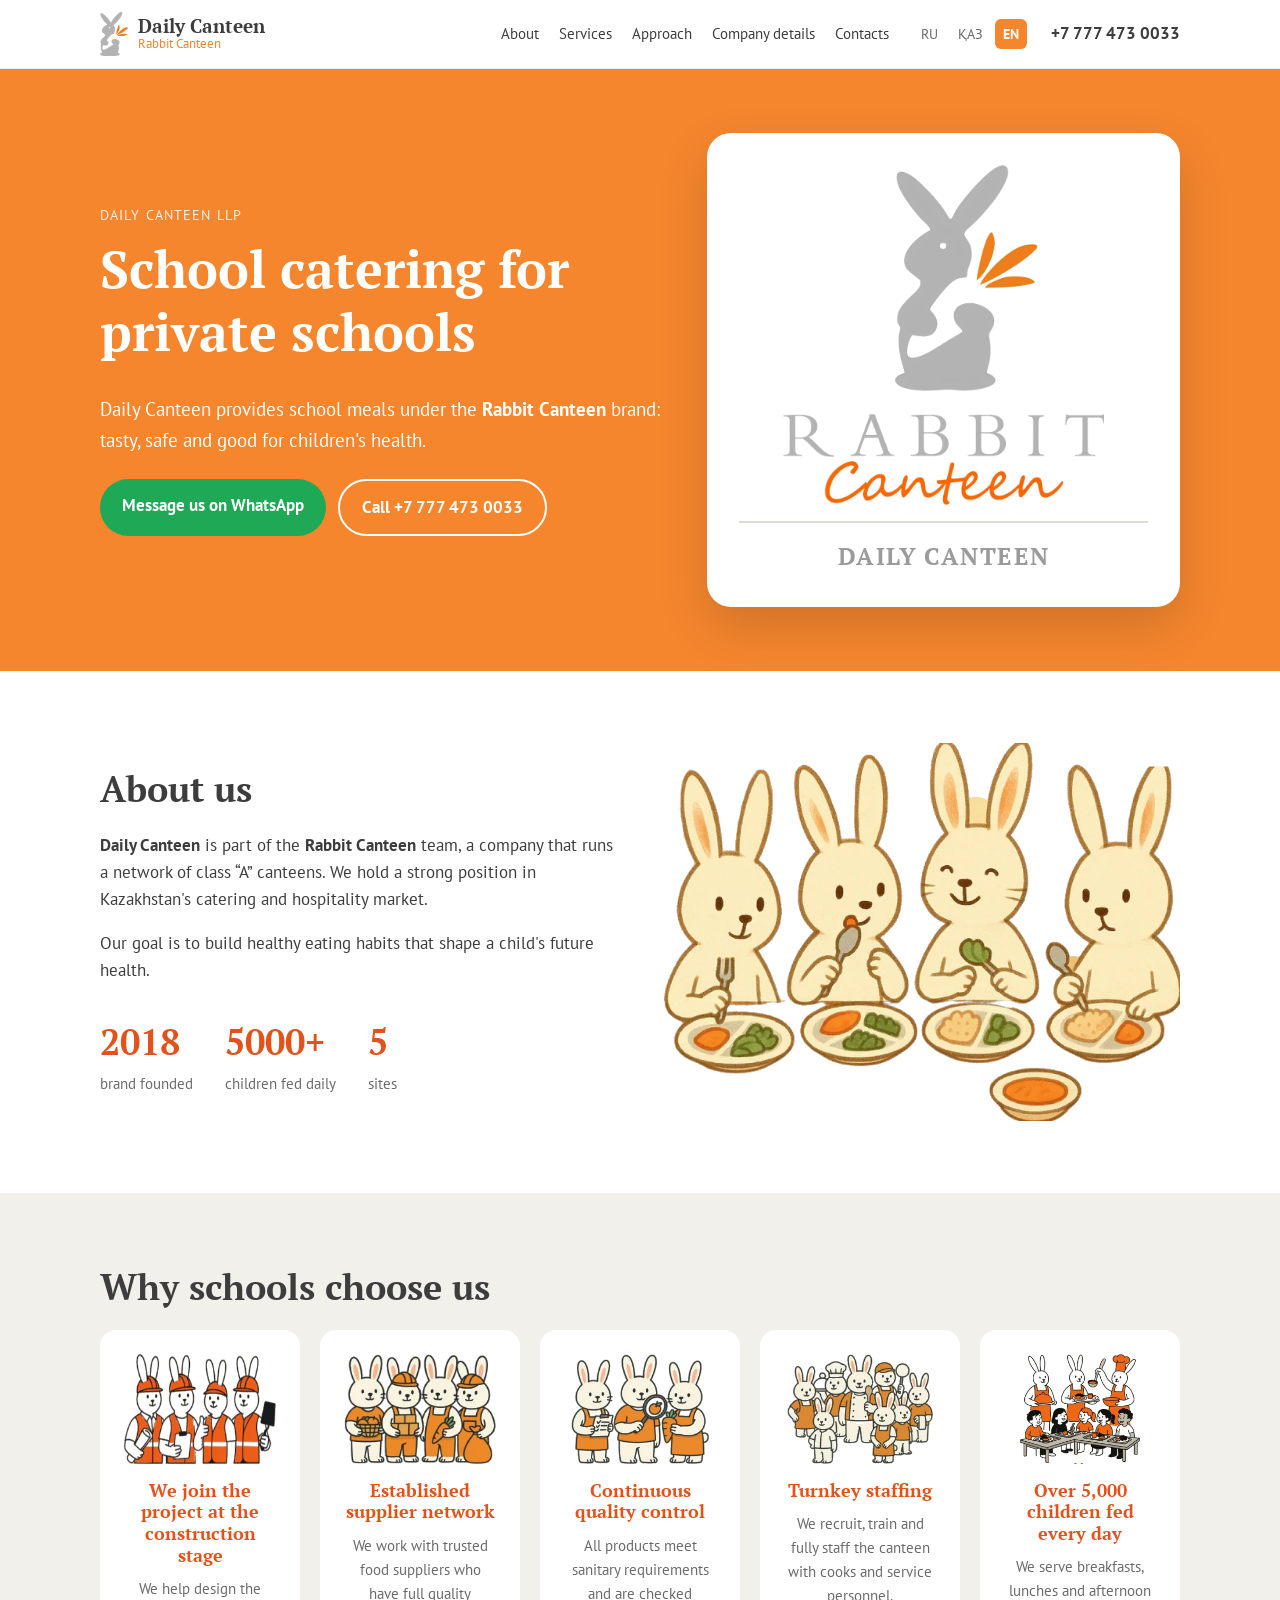
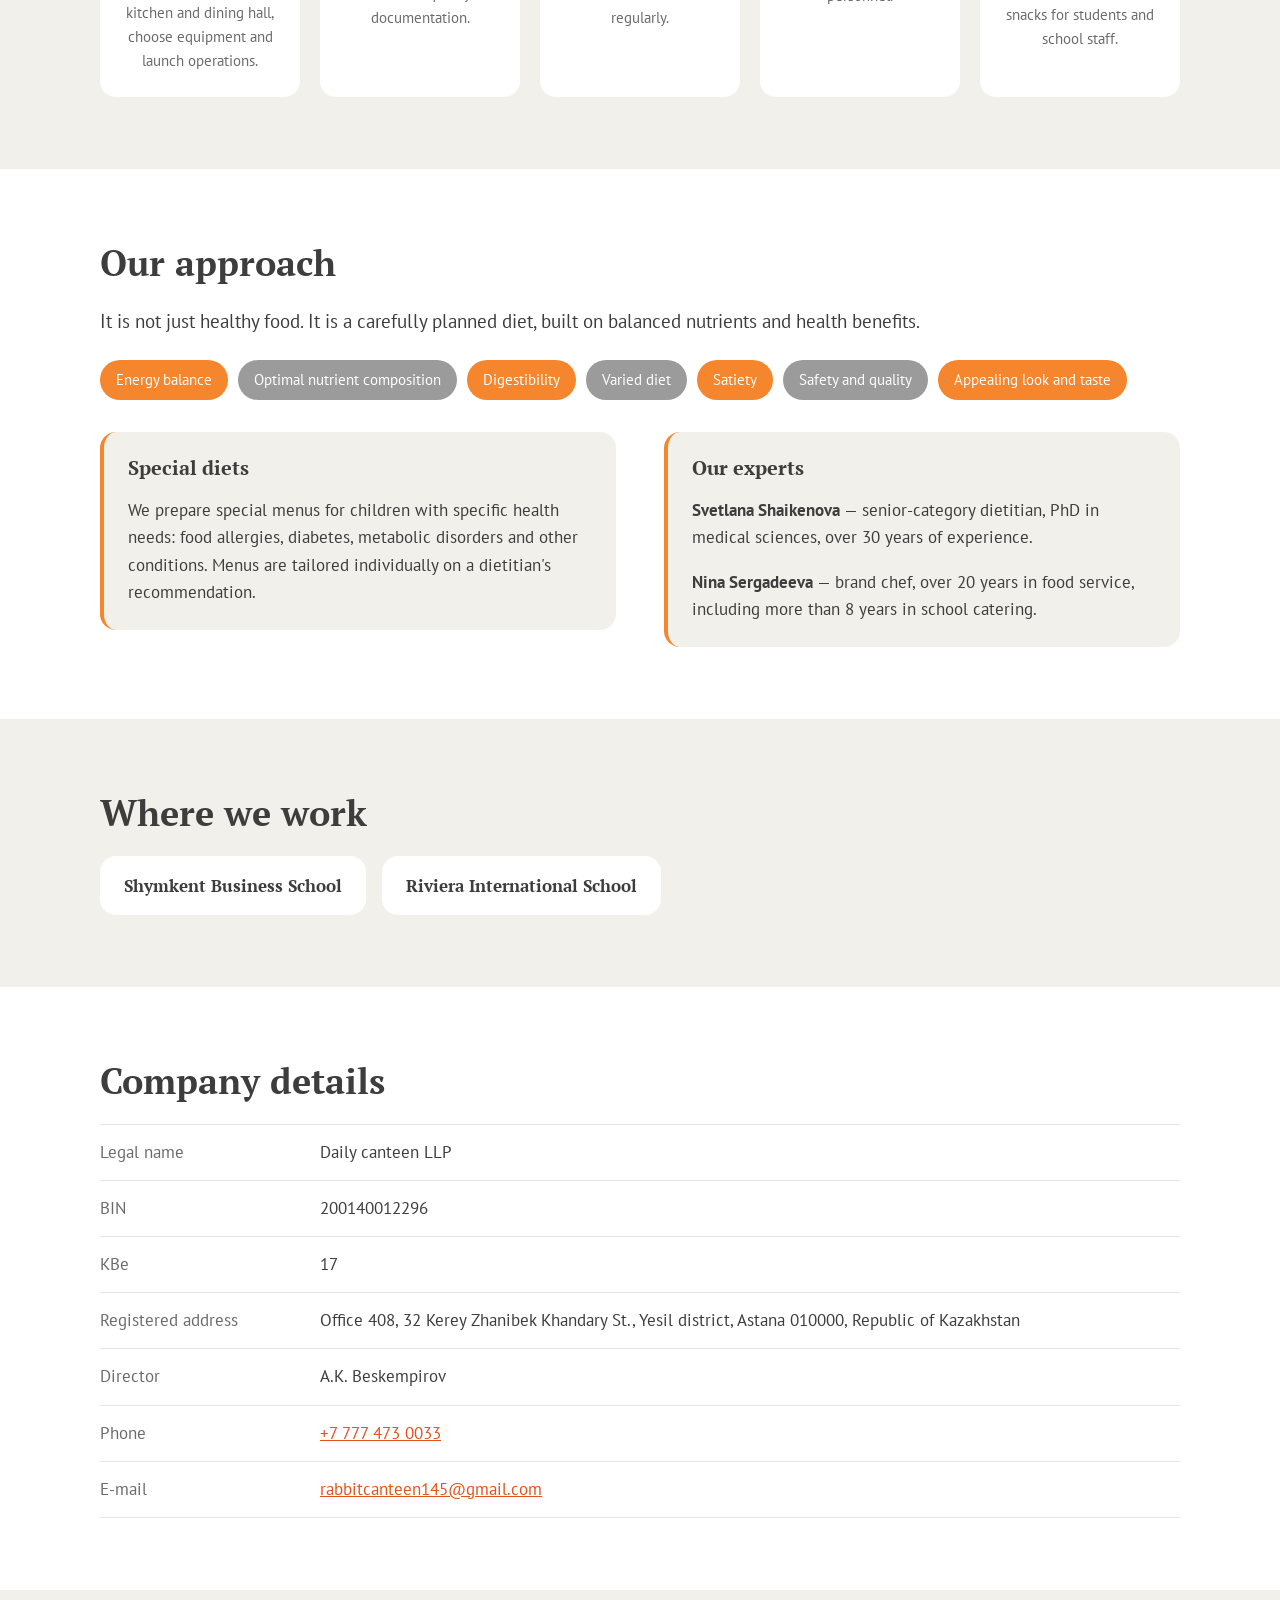
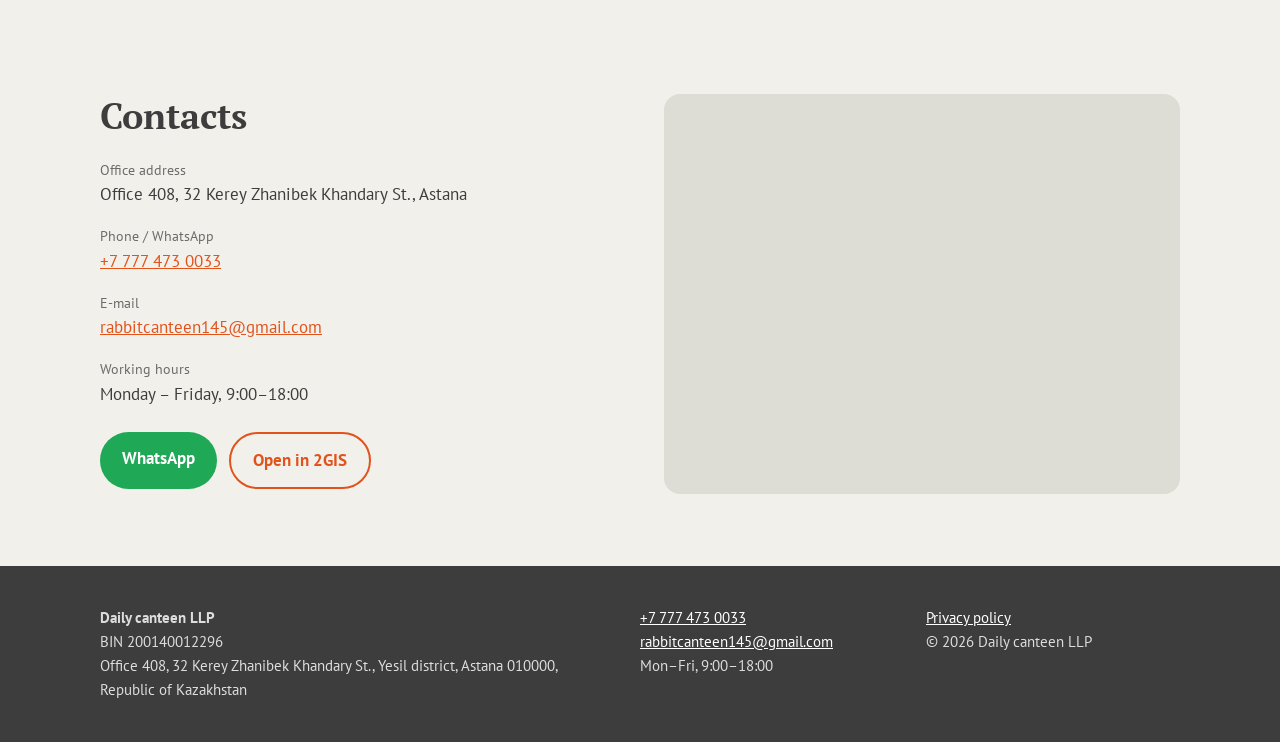
==== en/index.html @ 07355293 "Add Kazakh and English versions, pin office on map - kk/ and en/ versions of the home page and priva" ====
<!doctype html>
<html lang="en">
<head>
<meta charset="utf-8">
<meta name="viewport" content="width=device-width, initial-scale=1">
<title>Daily Canteen — school catering operator for private schools</title>
<meta name="description" content="Daily Canteen is a school catering operator for private schools in Kazakhstan, working under the Rabbit Canteen brand since 2018.">
<!-- Meta (Facebook) domain verification: вставьте сюда тег из Business Manager, например:
<meta name="facebook-domain-verification" content="XXXXXXXXXXXXXXXX" /> -->
<meta property="og:type" content="website">
<meta property="og:title" content="Daily Canteen — school catering operator for private schools">
<meta property="og:description" content="Daily Canteen is a school catering operator for private schools in Kazakhstan, working under the Rabbit Canteen brand since 2018.">
<meta property="og:image" content="../assets/og.jpg">
<link rel="alternate" hreflang="ru" href="../index.html">
<link rel="alternate" hreflang="kk" href="../kk/index.html">
<link rel="alternate" hreflang="en" href="../en/index.html">
<link rel="icon" type="image/png" href="../assets/favicon.png">
<link rel="apple-touch-icon" href="../assets/apple-touch-icon.png">
<link rel="preconnect" href="https://fonts.googleapis.com">
<link rel="preconnect" href="https://fonts.gstatic.com" crossorigin>
<link href="https://fonts.googleapis.com/css2?family=PT+Serif:wght@400;700&family=PT+Sans:wght@400;700&display=swap" rel="stylesheet">
<link rel="stylesheet" href="../assets/style.css">
<script type="application/ld+json">{"@context": "https://schema.org", "@type": "Organization", "name": "Daily Canteen", "legalName": "Daily canteen LLP", "taxID": "200140012296", "email": "rabbitcanteen145@gmail.com", "telephone": "+77774730033", "address": {"@type": "PostalAddress", "streetAddress": "Office 408, 32 Kerey Zhanibek Khandary St., Astana", "addressLocality": "Astana", "postalCode": "010000", "addressCountry": "KZ"}, "geo": {"@type": "GeoCoordinates", "latitude": "51.111762", "longitude": "71.439453"}, "openingHoursSpecification": {"@type": "OpeningHoursSpecification", "dayOfWeek": ["Monday", "Tuesday", "Wednesday", "Thursday", "Friday"], "opens": "09:00", "closes": "18:00"}}</script>
</head>
<body>
<header class="top">
  <div class="wrap top__in">
    <a class="brand" href="index.html">
      <img src="../assets/mark.png" alt="" width="28" height="44">
      <span><b>Daily Canteen</b><small>Rabbit Canteen</small></span>
    </a>
    <nav class="nav"><a href="index.html#about">About</a><a href="index.html#services">Services</a><a href="index.html#approach">Approach</a><a href="index.html#requisites">Company details</a><a href="index.html#contacts">Contacts</a></nav>
    <div class="lang"><a href="../index.html" hreflang="ru">RU</a><a href="../kk/index.html" hreflang="kk">ҚАЗ</a><span>EN</span></div>
    <a class="top__phone" href="tel:+77774730033">+7 777 473 0033</a>
  </div>
</header>
<main>
<section class="hero">
  <div class="wrap hero__in">
    <div class="hero__text">
      <p class="eyebrow">Daily canteen LLP</p>
      <h1>School catering for private schools</h1>
      <p class="lead">Daily Canteen provides school meals under the <b>Rabbit Canteen</b> brand: tasty, safe and good for children's health.</p>
      <div class="cta">
        <a class="btn btn--wa" href="https://wa.me/77774730033" target="_blank" rel="noopener">Message us on WhatsApp</a>
        <a class="btn btn--ghost" href="tel:+77774730033">Call +7 777 473 0033</a>
      </div>
    </div>
    <div class="hero__logo">
      <img src="../assets/logo.png" alt="Rabbit Canteen" width="409" height="433">
      <span class="hero__name">Daily Canteen</span>
    </div>
  </div>
</section>

<section id="about" class="sec">
  <div class="wrap two">
    <div>
      <h2>About us</h2>
      <p><b>Daily Canteen</b> is part of the <b>Rabbit Canteen</b> team, a company that runs a network of class “A” canteens. We hold a strong position in Kazakhstan's catering and hospitality market.</p>
<p>Our goal is to build healthy eating habits that shape a child's future health.</p>
      <ul class="stats">
<li><b>2018</b><span>brand founded</span></li>
<li><b>5000+</b><span>children fed daily</span></li>
<li><b>5</b><span>sites</span></li>
      </ul>
    </div>
    <img class="about__img" src="../assets/eating.webp" alt="" loading="lazy">
  </div>
</section>

<section id="services" class="sec sec--alt">
  <div class="wrap">
    <h2>Why schools choose us</h2>
    <ul class="cards">
<li class="card"><img src="../assets/build.webp" alt="" loading="lazy"><h3>We join the project at the construction stage</h3><p>We help design the kitchen and dining hall, choose equipment and launch operations.</p></li>
<li class="card"><img src="../assets/suppliers.webp" alt="" loading="lazy"><h3>Established supplier network</h3><p>We work with trusted food suppliers who have full quality documentation.</p></li>
<li class="card"><img src="../assets/quality.webp" alt="" loading="lazy"><h3>Continuous quality control</h3><p>All products meet sanitary requirements and are checked regularly.</p></li>
<li class="card"><img src="../assets/staff.webp" alt="" loading="lazy"><h3>Turnkey staffing</h3><p>We recruit, train and fully staff the canteen with cooks and service personnel.</p></li>
<li class="card"><img src="../assets/feeding.webp" alt="" loading="lazy"><h3>Over 5,000 children fed every day</h3><p>We serve breakfasts, lunches and afternoon snacks for students and school staff.</p></li>
    </ul>
  </div>
</section>

<section id="approach" class="sec">
  <div class="wrap">
    <h2>Our approach</h2>
    <p class="lead">It is not just healthy food. It is a carefully planned diet, built on balanced nutrients and health benefits.</p>
    <ul class="pills">
<li>Energy balance</li>
<li>Optimal nutrient composition</li>
<li>Digestibility</li>
<li>Varied diet</li>
<li>Satiety</li>
<li>Safety and quality</li>
<li>Appealing look and taste</li>
    </ul>
    <div class="two two--top">
      <div class="note">
        <h3>Special diets</h3>
        <p>We prepare special menus for children with specific health needs: food allergies, diabetes, metabolic disorders and other conditions. Menus are tailored individually on a dietitian's recommendation.</p>
      </div>
      <div class="note">
        <h3>Our experts</h3>
        <p><b>Svetlana Shaikenova</b> — senior-category dietitian, PhD in medical sciences, over 30 years of experience.</p>
<p><b>Nina Sergadeeva</b> — brand chef, over 20 years in food service, including more than 8 years in school catering.</p>
      </div>
    </div>
  </div>
</section>

<section class="sec sec--alt">
  <div class="wrap">
    <h2>Where we work</h2>
    <ul class="schools">
<li>Shymkent Business School</li>
<li>Riviera International School</li>
    </ul>
  </div>
</section>

<section id="requisites" class="sec">
  <div class="wrap">
    <h2>Company details</h2>
    <dl class="req">
      <dt>Legal name</dt><dd>Daily canteen LLP</dd>
      <dt>BIN</dt><dd>200140012296</dd>
      <dt>KBe</dt><dd>17</dd>
      <dt>Registered address</dt><dd>Office 408, 32 Kerey Zhanibek Khandary St., Yesil district, Astana 010000, Republic of Kazakhstan</dd>
      <dt>Director</dt><dd>A.K. Beskempirov</dd>
      <dt>Phone</dt><dd><a href="tel:+77774730033">+7 777 473 0033</a></dd>
      <dt>E-mail</dt><dd><a href="mailto:rabbitcanteen145@gmail.com">rabbitcanteen145@gmail.com</a></dd>
    </dl>
  </div>
</section>

<section id="contacts" class="sec sec--alt">
  <div class="wrap two two--top">
    <div>
      <h2>Contacts</h2>
      <p class="contact"><span>Office address</span>Office 408, 32 Kerey Zhanibek Khandary St., Astana</p>
      <p class="contact"><span>Phone / WhatsApp</span><a href="tel:+77774730033">+7 777 473 0033</a></p>
      <p class="contact"><span>E-mail</span><a href="mailto:rabbitcanteen145@gmail.com">rabbitcanteen145@gmail.com</a></p>
      <p class="contact"><span>Working hours</span>Monday – Friday, 9:00–18:00</p>
      <div class="cta">
        <a class="btn btn--wa" href="https://wa.me/77774730033" target="_blank" rel="noopener">WhatsApp</a>
        <a class="btn btn--ghost" href="https://2gis.kz/astana/geo/70000001038872716/71.439453,51.111762" target="_blank" rel="noopener">Open in 2GIS</a>
      </div>
    </div>
    <iframe class="map" title="Office on the map" loading="lazy" referrerpolicy="no-referrer-when-downgrade"
      src="https://maps.google.com/maps?q=51.111762,71.439453&amp;z=17&amp;output=embed&amp;hl=en"></iframe>
  </div>
</section>
</main>
<footer class="foot">
  <div class="wrap foot__in">
    <div>
      <b>Daily canteen LLP</b><br>
      BIN 200140012296<br>
      Office 408, 32 Kerey Zhanibek Khandary St., Yesil district, Astana 010000, Republic of Kazakhstan
    </div>
    <div>
      <a href="tel:+77774730033">+7 777 473 0033</a><br>
      <a href="mailto:rabbitcanteen145@gmail.com">rabbitcanteen145@gmail.com</a><br>
      Mon–Fri, 9:00–18:00
    </div>
    <div>
      <a href="privacy.html">Privacy policy</a><br>
      © <span id="y">2026</span> Daily canteen LLP
    </div>
  </div>
</footer>
<script>document.getElementById('y').textContent=new Date().getFullYear()</script>
</body>
</html>
---- assets/style.css ----
:root{
  --orange:#F5862E; --orange-d:#E2531C; --grey:#9B9B9B; --ink:#3d3d3d; --muted:#6b6b6b;
  --bg:#ffffff; --beige:#DDDDD5; --beige-l:#F1F0EB; --wa:#1FA855; --radius:16px;
}
*{box-sizing:border-box}
html{scroll-behavior:smooth}
body{margin:0;font:17px/1.6 "PT Sans",system-ui,sans-serif;color:var(--ink);background:var(--bg)}
img{max-width:100%;height:auto;display:block}
a{color:var(--orange-d)}
h1,h2,h3{font-family:"PT Serif",Georgia,serif;line-height:1.2;color:var(--ink);margin:0 0 .6em}
h1{font-size:clamp(32px,5vw,52px)} h2{font-size:clamp(26px,3.4vw,36px)} h3{font-size:20px}
.wrap{max-width:1120px;margin:0 auto;padding:0 20px}
.top{position:sticky;top:0;z-index:10;background:rgba(255,255,255,.95);backdrop-filter:blur(6px);border-bottom:1px solid #eee}
.top__in{display:flex;align-items:center;gap:24px;height:68px}
.brand{display:flex;align-items:center;gap:10px;text-decoration:none;color:var(--ink)}
.brand img{height:44px;width:auto}
.brand span{display:flex;flex-direction:column;line-height:1.1}
.brand b{font-family:"PT Serif",serif;font-size:19px}
.brand small{color:var(--orange);font-size:13px}
.nav{display:flex;gap:20px;margin-left:auto}
.nav a{color:var(--ink);text-decoration:none;font-size:15px}
.nav a:hover{color:var(--orange-d)}
.top__phone{font-weight:700;color:var(--ink);text-decoration:none;white-space:nowrap}
.hero{background:var(--orange);color:#fff}
.hero__in{display:grid;grid-template-columns:1.2fr 1fr;gap:40px;align-items:center;padding:64px 20px}
.hero h1{color:#fff}
.eyebrow{text-transform:uppercase;letter-spacing:.08em;font-size:14px;opacity:.9;margin:0 0 12px}
.lead{font-size:19px}
.hero__logo{background:#fff;border-radius:24px;padding:32px;text-align:center;box-shadow:0 20px 50px rgba(0,0,0,.15)}
.hero__logo img{margin:0 auto;max-height:340px;width:auto}
.hero__name{display:block;margin-top:16px;padding-top:14px;border-top:2px solid var(--beige);font-family:"PT Serif",serif;font-weight:700;font-size:24px;letter-spacing:.06em;text-transform:uppercase;color:var(--grey)}
.cta{display:flex;flex-wrap:wrap;gap:12px;margin-top:24px}
.btn{display:inline-block;padding:13px 22px;border-radius:999px;font-weight:700;text-decoration:none}
.btn--wa{background:var(--wa);color:#fff}
.btn--ghost{border:2px solid currentColor;color:inherit}
.sec .btn--ghost{color:var(--orange-d)}
.sec{padding:72px 0}
.sec--alt{background:var(--beige-l)}
.two{display:grid;grid-template-columns:1fr 1fr;gap:48px;align-items:center}
.two>*,.hero__in>*{min-width:0}
a[href^="mailto"]{overflow-wrap:anywhere}
.two--top{align-items:start;margin-top:32px}
.stats{list-style:none;padding:0;margin:28px 0 0;display:flex;gap:32px;flex-wrap:wrap}
.stats b{display:block;font-family:"PT Serif",serif;font-size:36px;color:var(--orange-d)}
.stats span{color:var(--muted);font-size:15px}
.cards{list-style:none;padding:0;margin:0;display:grid;grid-template-columns:repeat(auto-fit,minmax(200px,1fr));gap:20px}
.card{background:#fff;border-radius:var(--radius);padding:24px;text-align:center}
.card img{height:110px;width:auto;margin:0 auto 16px}
.card h3{color:var(--orange-d);font-size:18px}
.card p{margin:0;color:var(--muted);font-size:15px}
.pills{list-style:none;padding:0;margin:24px 0;display:flex;flex-wrap:wrap;gap:10px}
.pills li{background:var(--orange);color:#fff;padding:8px 16px;border-radius:999px;font-size:15px}
.pills li:nth-child(even){background:var(--grey)}
.note{background:var(--beige-l);border-left:4px solid var(--orange);border-radius:var(--radius);padding:24px}
.note p:last-child{margin-bottom:0}
.schools{list-style:none;padding:0;margin:0;display:flex;flex-wrap:wrap;gap:16px}
.schools li{background:#fff;padding:16px 24px;border-radius:var(--radius);font-family:"PT Serif",serif;font-weight:700}
.req{display:grid;grid-template-columns:220px 1fr;margin:0;border-top:1px solid #e5e5e5}
.req dt,.req dd{margin:0;padding:14px 0;border-bottom:1px solid #e5e5e5}
.req dt{color:var(--muted)}
.contact span{display:block;color:var(--muted);font-size:14px}
.map{width:100%;height:400px;border:0;border-radius:var(--radius);background:var(--beige)}
.doc{max-width:780px}
.doc h2{font-size:22px;margin-top:1.6em}
.foot{background:#3d3d3d;color:#ddd;padding:40px 0;font-size:15px}
.foot a{color:#fff}
.foot__in{display:grid;grid-template-columns:2fr 1fr 1fr;gap:32px}
@media (max-width:900px){
  .nav{display:none}
  .hero__in,.two{grid-template-columns:1fr}
  .wrap{padding:0 16px}
  .hero__in{padding:40px 16px 48px}
  .hero__logo{padding:24px}
  .hero__logo img{max-height:220px}
  .stats{gap:24px}
  .sec{padding:56px 0}
  .foot__in{grid-template-columns:1fr}
  .req{grid-template-columns:1fr}
  .req dt{border-bottom:0;padding-bottom:0}
  .about__img{max-width:min(420px,100%);margin:0 auto}
}
@media (max-width:480px){.top__phone{font-size:14px}.brand small{display:none}}

.lang{display:flex;gap:4px;font-size:14px}
.lang a,.lang span{padding:4px 8px;border-radius:6px;text-decoration:none;color:var(--muted)}
.lang span{background:var(--orange);color:#fff;font-weight:700}
@media (max-width:900px){.top__in{gap:12px}.lang{margin-left:auto}}
@media (max-width:480px){.top__phone{display:none}}
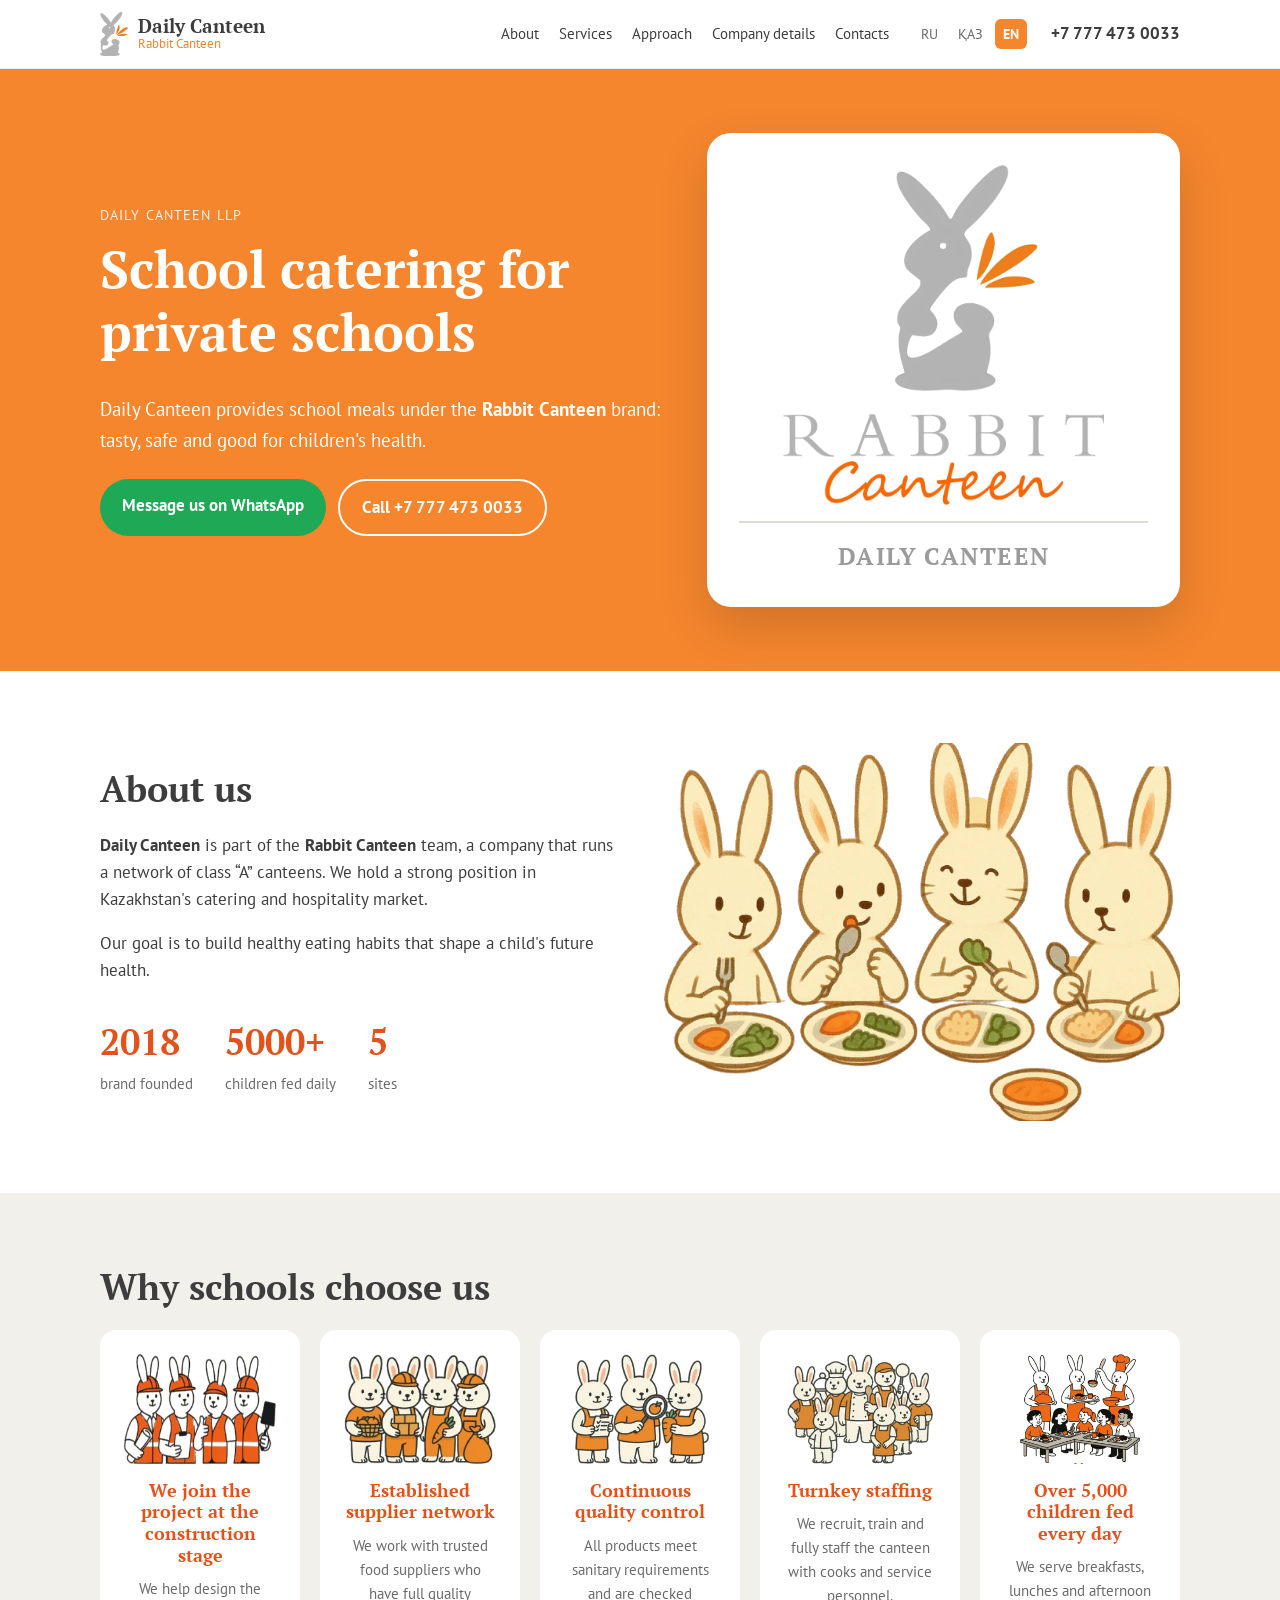
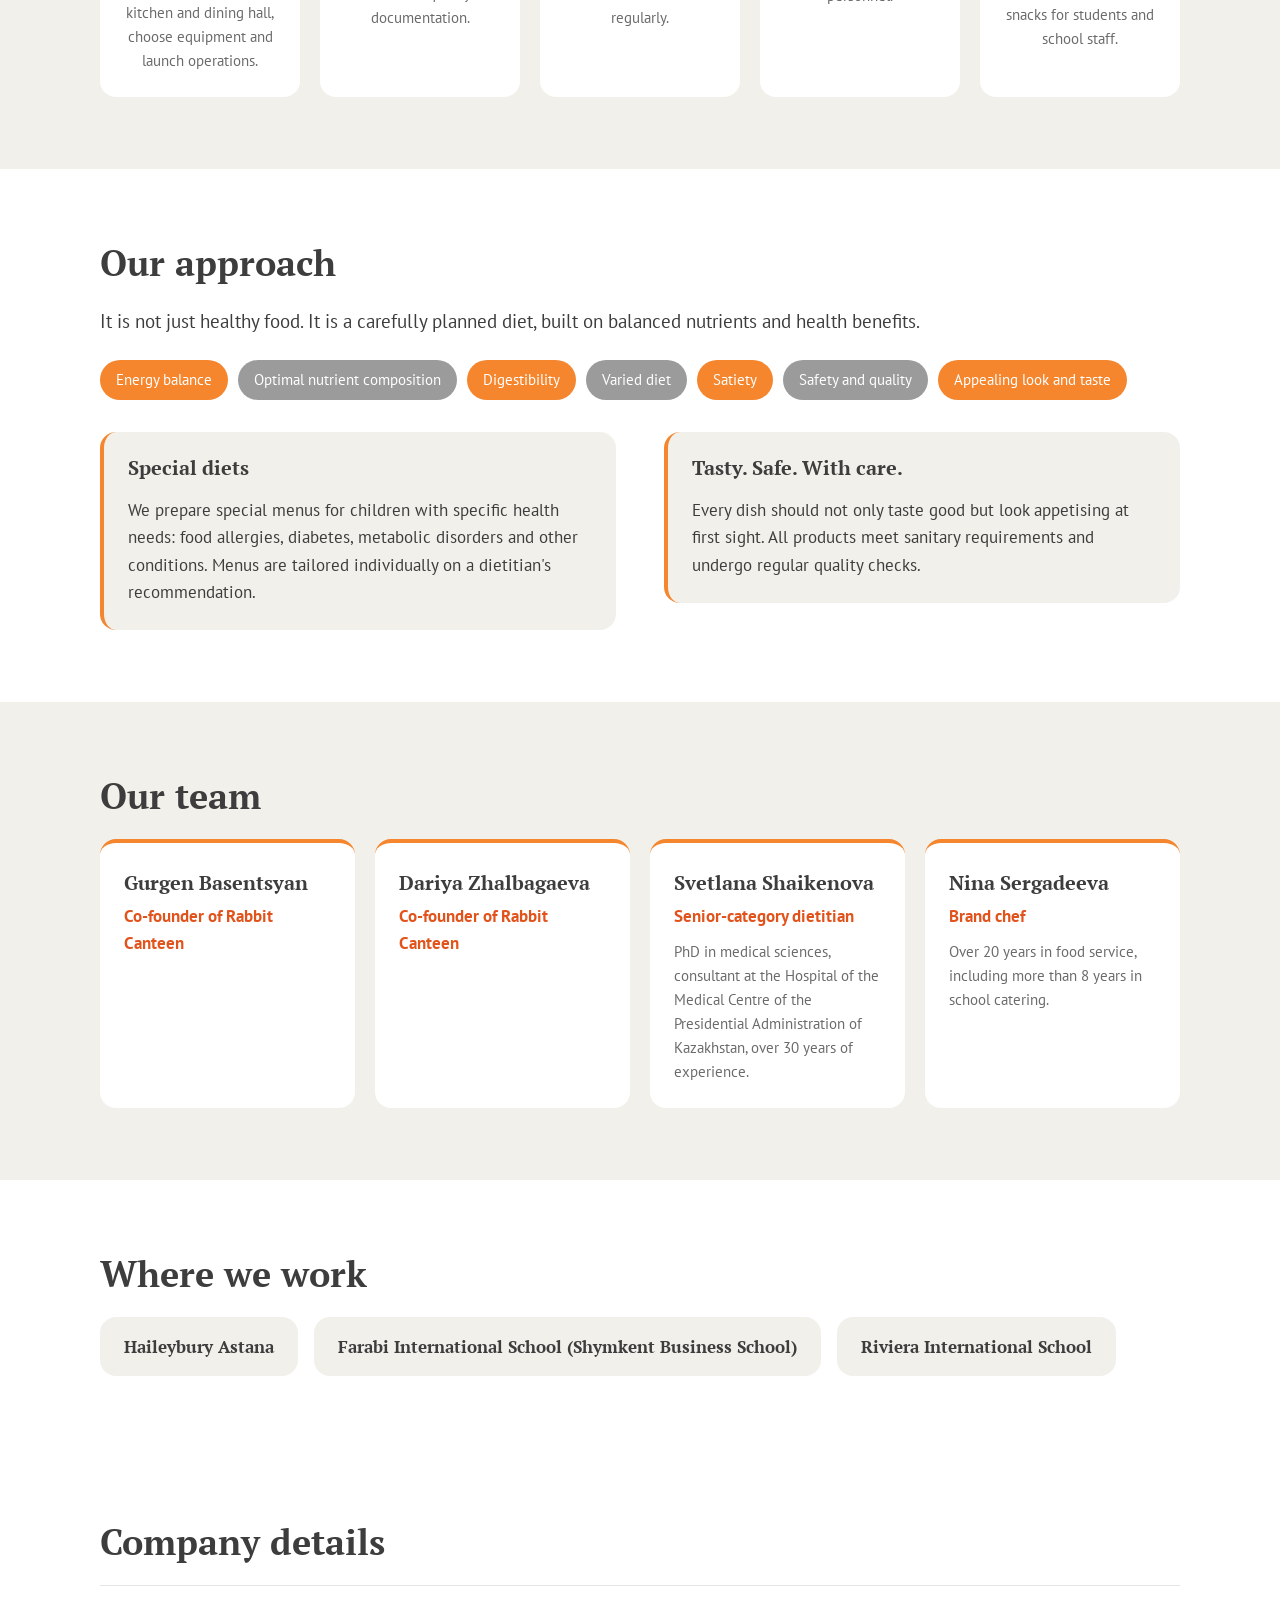
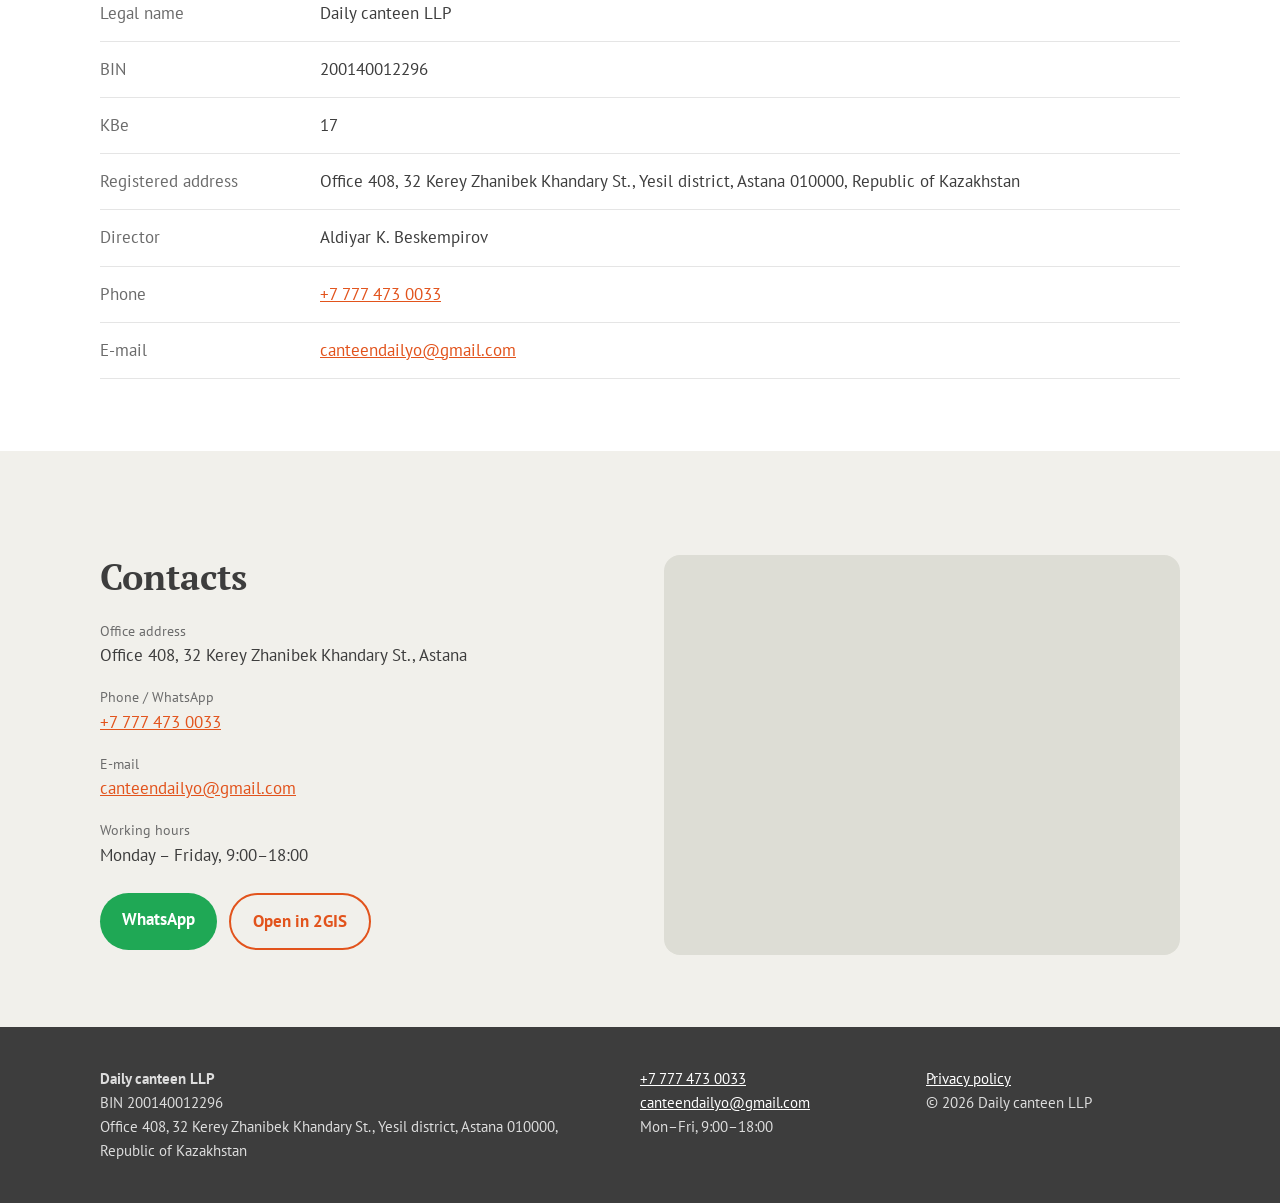
==== commit 1b5d14a7: "Update contacts, directors, schools; add team section - Company-specific e-mail instead of the share" ====
--- a/en/index.html
+++ b/en/index.html
@@ -20,7 +20,7 @@
 <link rel="preconnect" href="https://fonts.gstatic.com" crossorigin>
 <link href="https://fonts.googleapis.com/css2?family=PT+Serif:wght@400;700&family=PT+Sans:wght@400;700&display=swap" rel="stylesheet">
 <link rel="stylesheet" href="../assets/style.css">
-<script type="application/ld+json">{"@context": "https://schema.org", "@type": "Organization", "name": "Daily Canteen", "legalName": "Daily canteen LLP", "taxID": "200140012296", "email": "rabbitcanteen145@gmail.com", "telephone": "+77774730033", "address": {"@type": "PostalAddress", "streetAddress": "Office 408, 32 Kerey Zhanibek Khandary St., Astana", "addressLocality": "Astana", "postalCode": "010000", "addressCountry": "KZ"}, "geo": {"@type": "GeoCoordinates", "latitude": "51.111762", "longitude": "71.439453"}, "openingHoursSpecification": {"@type": "OpeningHoursSpecification", "dayOfWeek": ["Monday", "Tuesday", "Wednesday", "Thursday", "Friday"], "opens": "09:00", "closes": "18:00"}}</script>
+<script type="application/ld+json">{"@context": "https://schema.org", "@type": "Organization", "name": "Daily Canteen", "legalName": "Daily canteen LLP", "taxID": "200140012296", "email": "canteendailyo@gmail.com", "telephone": "+77774730033", "address": {"@type": "PostalAddress", "streetAddress": "Office 408, 32 Kerey Zhanibek Khandary St., Astana", "addressLocality": "Astana", "postalCode": "010000", "addressCountry": "KZ"}, "geo": {"@type": "GeoCoordinates", "latitude": "51.111762", "longitude": "71.439453"}, "openingHoursSpecification": {"@type": "OpeningHoursSpecification", "dayOfWeek": ["Monday", "Tuesday", "Wednesday", "Thursday", "Friday"], "opens": "09:00", "closes": "18:00"}}</script>
 </head>
 <body>
 <header class="top">
@@ -101,19 +101,31 @@
         <p>We prepare special menus for children with specific health needs: food allergies, diabetes, metabolic disorders and other conditions. Menus are tailored individually on a dietitian's recommendation.</p>
       </div>
       <div class="note">
-        <h3>Our experts</h3>
-        <p><b>Svetlana Shaikenova</b> — senior-category dietitian, PhD in medical sciences, over 30 years of experience.</p>
-<p><b>Nina Sergadeeva</b> — brand chef, over 20 years in food service, including more than 8 years in school catering.</p>
+        <h3>Tasty. Safe. With care.</h3>
+        <p>Every dish should not only taste good but look appetising at first sight. All products meet sanitary requirements and undergo regular quality checks.</p>
       </div>
     </div>
   </div>
 </section>
 
-<section class="sec sec--alt">
+<section id="team" class="sec sec--alt">
+  <div class="wrap">
+    <h2>Our team</h2>
+    <ul class="team">
+<li><b>Gurgen Basentsyan</b><span>Co-founder of Rabbit Canteen</span></li>
+<li><b>Dariya Zhalbagaeva</b><span>Co-founder of Rabbit Canteen</span></li>
+<li><b>Svetlana Shaikenova</b><span>Senior-category dietitian</span><p>PhD in medical sciences, consultant at the Hospital of the Medical Centre of the Presidential Administration of Kazakhstan, over 30 years of experience.</p></li>
+<li><b>Nina Sergadeeva</b><span>Brand chef</span><p>Over 20 years in food service, including more than 8 years in school catering.</p></li>
+    </ul>
+  </div>
+</section>
+
+<section class="sec">
   <div class="wrap">
     <h2>Where we work</h2>
     <ul class="schools">
-<li>Shymkent Business School</li>
+<li>Haileybury Astana</li>
+<li>Farabi International School (Shymkent Business School)</li>
 <li>Riviera International School</li>
     </ul>
   </div>
@@ -127,9 +139,9 @@
       <dt>BIN</dt><dd>200140012296</dd>
       <dt>KBe</dt><dd>17</dd>
       <dt>Registered address</dt><dd>Office 408, 32 Kerey Zhanibek Khandary St., Yesil district, Astana 010000, Republic of Kazakhstan</dd>
-      <dt>Director</dt><dd>A.K. Beskempirov</dd>
+      <dt>Director</dt><dd>Aldiyar K. Beskempirov</dd>
       <dt>Phone</dt><dd><a href="tel:+77774730033">+7 777 473 0033</a></dd>
-      <dt>E-mail</dt><dd><a href="mailto:rabbitcanteen145@gmail.com">rabbitcanteen145@gmail.com</a></dd>
+      <dt>E-mail</dt><dd><a href="mailto:canteendailyo@gmail.com">canteendailyo@gmail.com</a></dd>
     </dl>
   </div>
 </section>
@@ -140,7 +152,7 @@
       <h2>Contacts</h2>
       <p class="contact"><span>Office address</span>Office 408, 32 Kerey Zhanibek Khandary St., Astana</p>
       <p class="contact"><span>Phone / WhatsApp</span><a href="tel:+77774730033">+7 777 473 0033</a></p>
-      <p class="contact"><span>E-mail</span><a href="mailto:rabbitcanteen145@gmail.com">rabbitcanteen145@gmail.com</a></p>
+      <p class="contact"><span>E-mail</span><a href="mailto:canteendailyo@gmail.com">canteendailyo@gmail.com</a></p>
       <p class="contact"><span>Working hours</span>Monday – Friday, 9:00–18:00</p>
       <div class="cta">
         <a class="btn btn--wa" href="https://wa.me/77774730033" target="_blank" rel="noopener">WhatsApp</a>
@@ -161,7 +173,7 @@
     </div>
     <div>
       <a href="tel:+77774730033">+7 777 473 0033</a><br>
-      <a href="mailto:rabbitcanteen145@gmail.com">rabbitcanteen145@gmail.com</a><br>
+      <a href="mailto:canteendailyo@gmail.com">canteendailyo@gmail.com</a><br>
       Mon–Fri, 9:00–18:00
     </div>
     <div>
--- a/assets/style.css
+++ b/assets/style.css
@@ -81,6 +81,12 @@
 }
 @media (max-width:480px){.top__phone{font-size:14px}.brand small{display:none}}
 
+.team{list-style:none;padding:0;margin:0;display:grid;grid-template-columns:repeat(auto-fit,minmax(220px,1fr));gap:20px}
+.team li{background:#fff;border-radius:var(--radius);padding:24px;border-top:4px solid var(--orange)}
+.team b{display:block;font-family:"PT Serif",serif;font-size:20px}
+.team span{display:block;color:var(--orange-d);font-weight:700;margin-top:4px}
+.team p{margin:10px 0 0;color:var(--muted);font-size:15px}
+.schools li{background:var(--beige-l)}
 .lang{display:flex;gap:4px;font-size:14px}
 .lang a,.lang span{padding:4px 8px;border-radius:6px;text-decoration:none;color:var(--muted)}
 .lang span{background:var(--orange);color:#fff;font-weight:700}
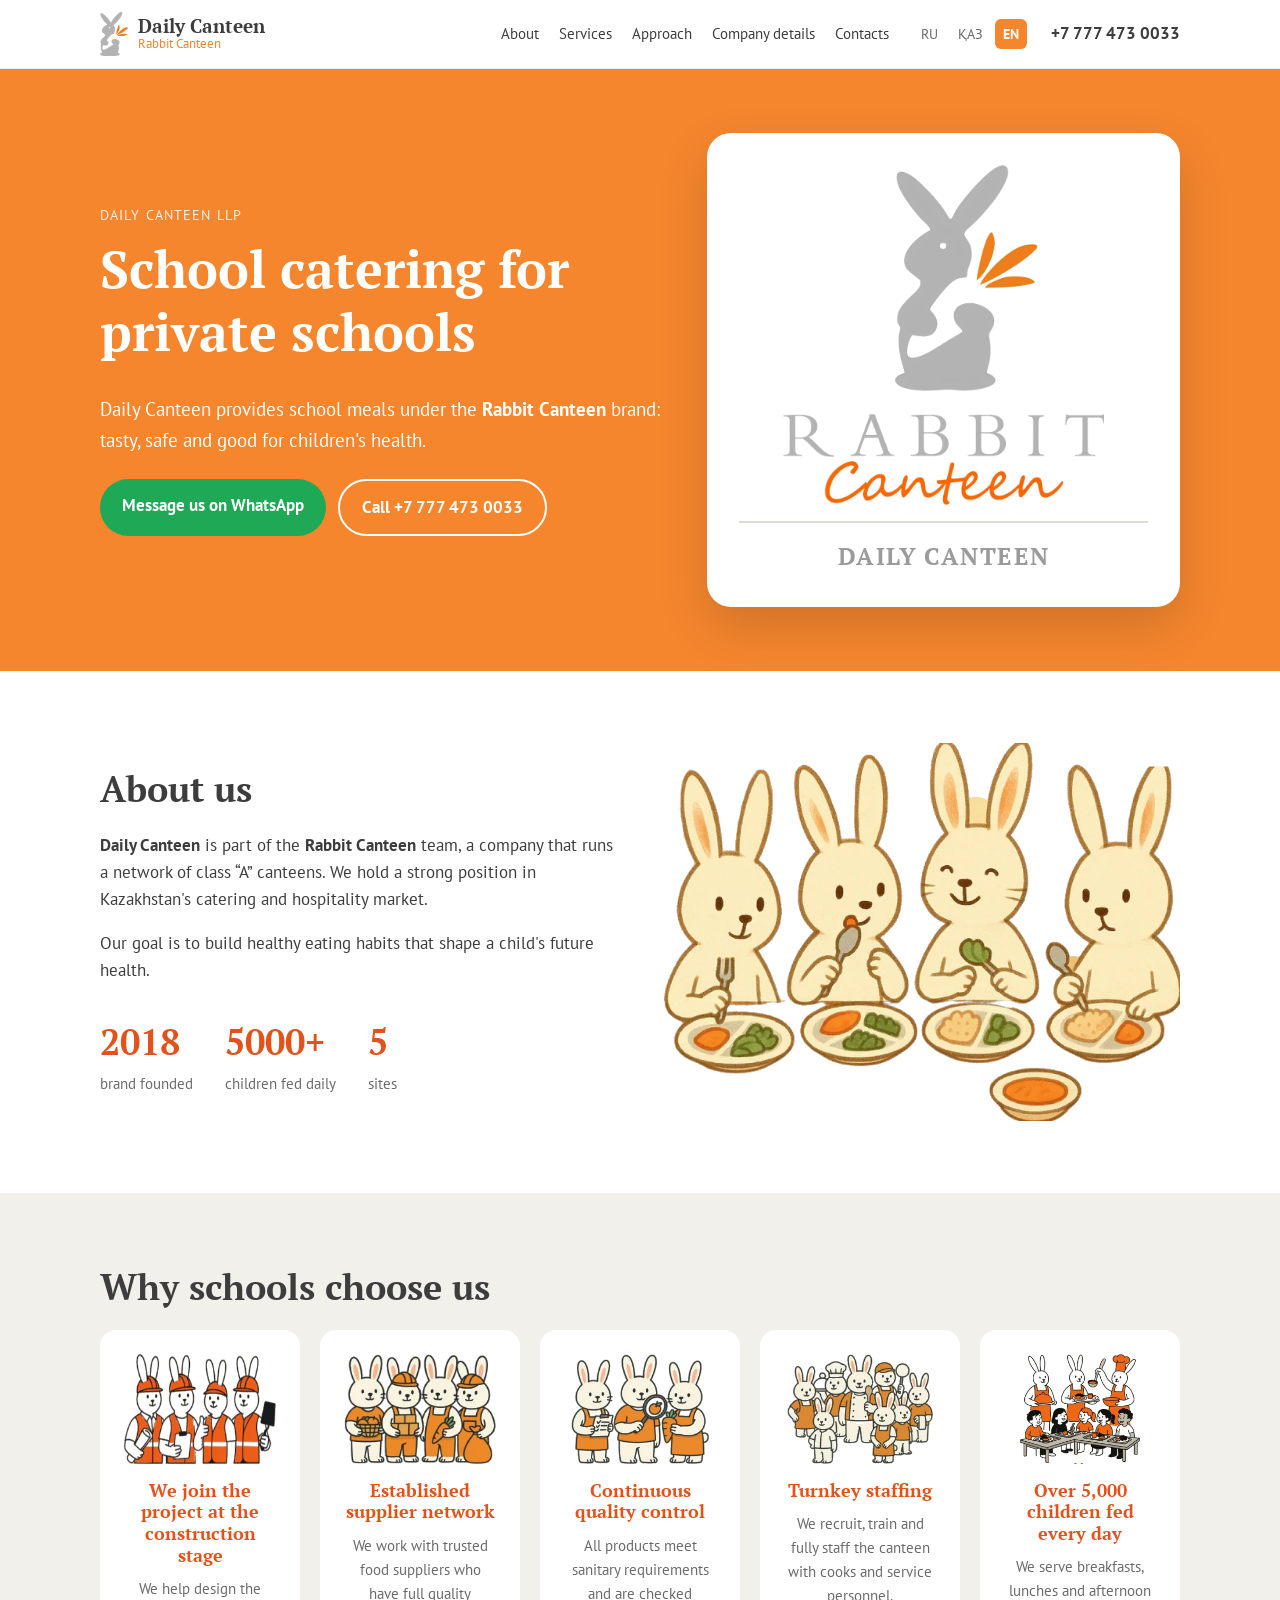
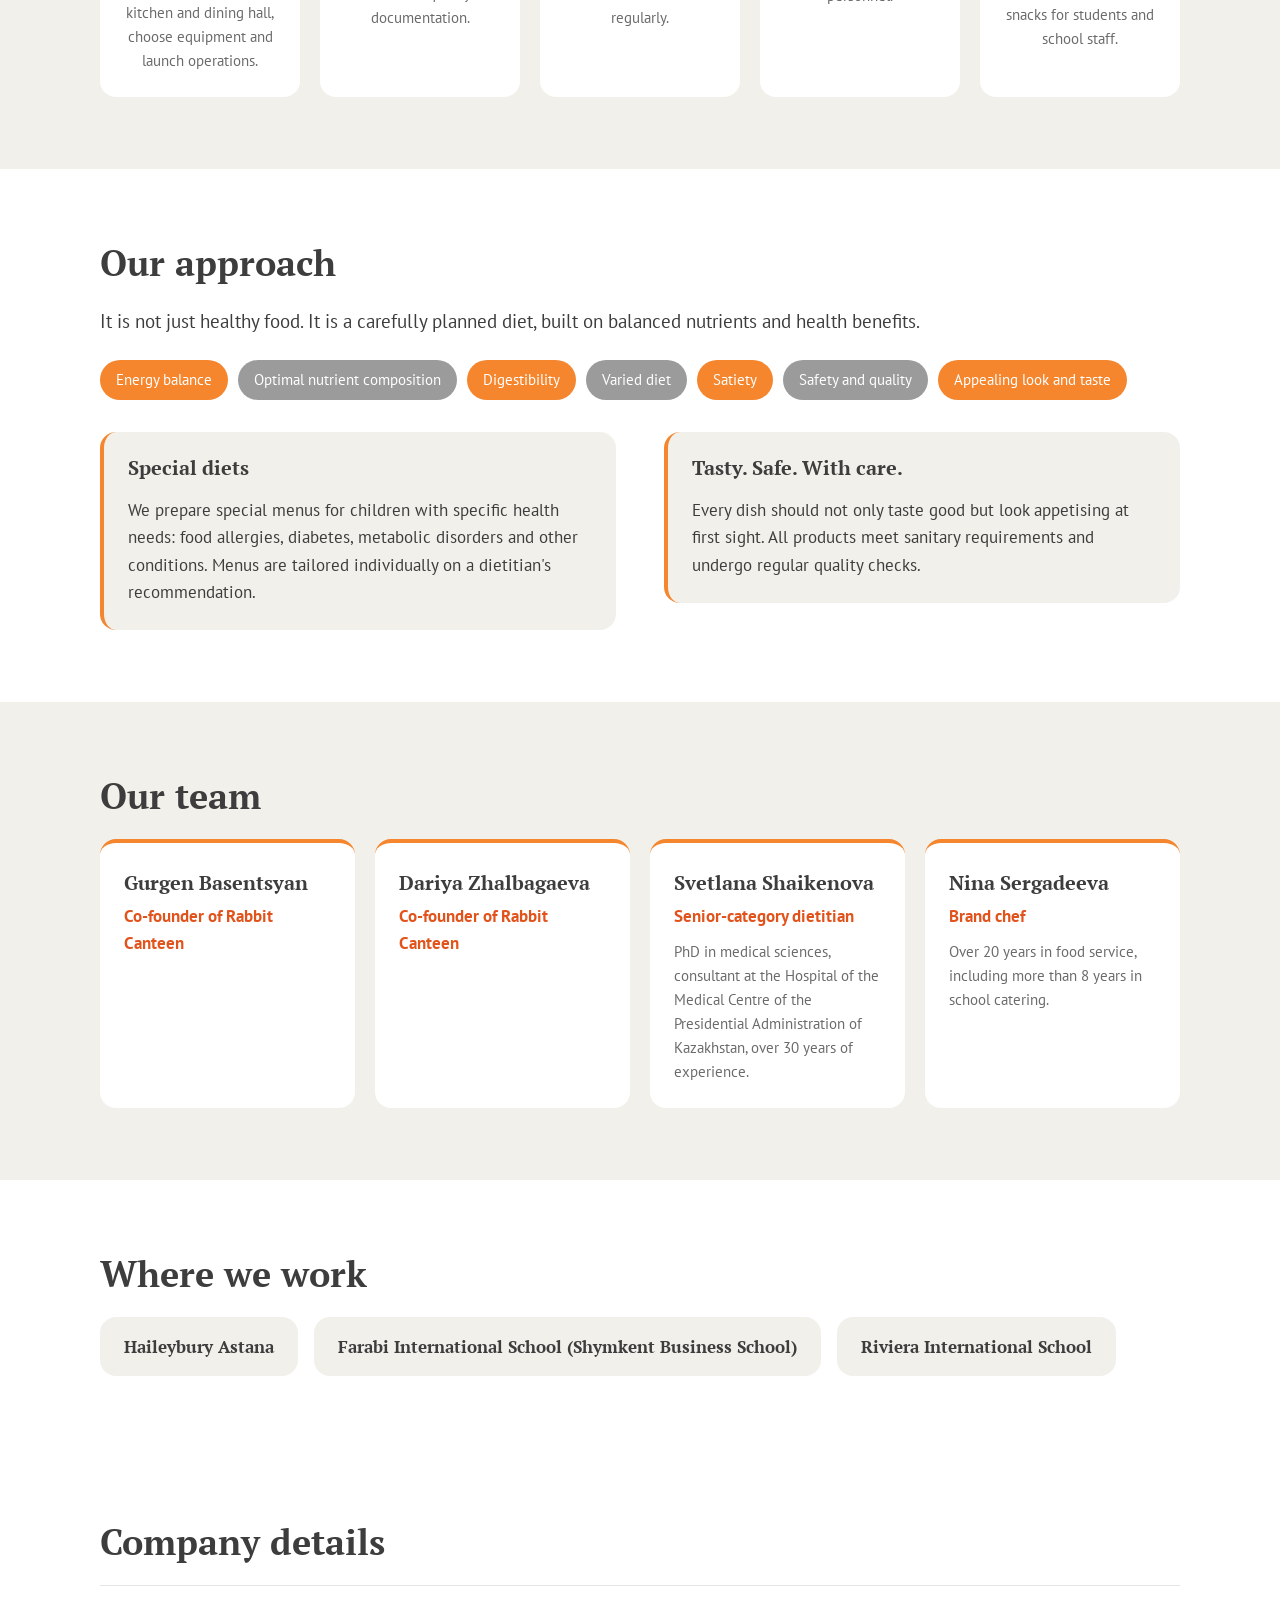
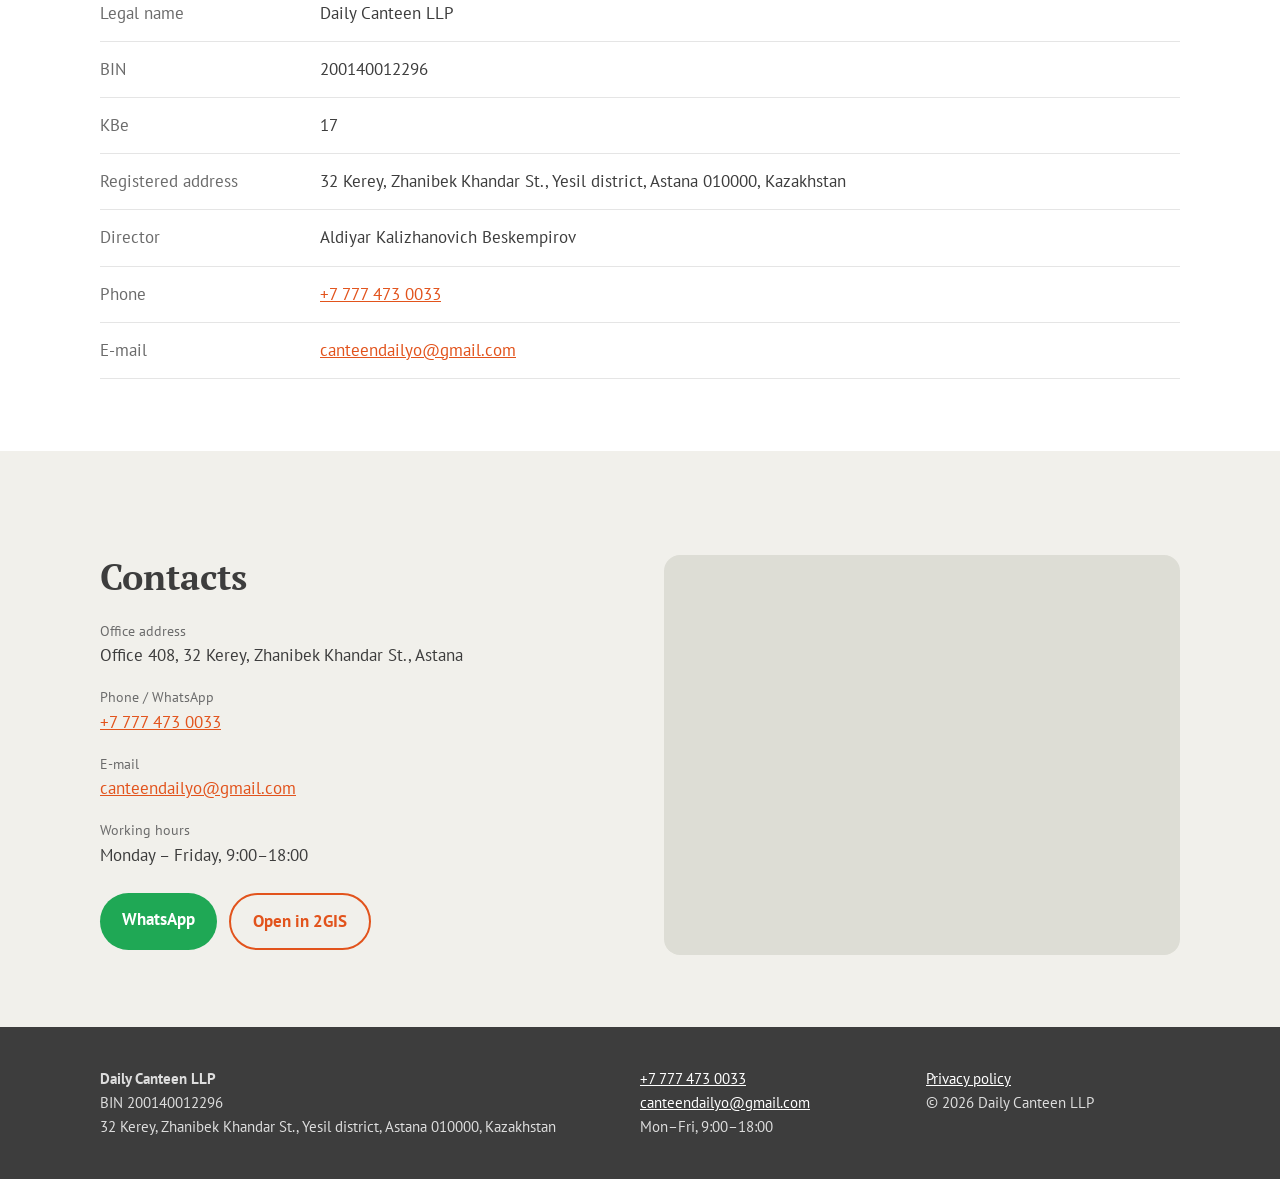
==== commit 7cd07412: "Match legal name, address and director to registration certificate Co-Authored-By: Claude Opus 5.5 <" ====
--- a/en/index.html
+++ b/en/index.html
@@ -20,7 +20,7 @@
 <link rel="preconnect" href="https://fonts.gstatic.com" crossorigin>
 <link href="https://fonts.googleapis.com/css2?family=PT+Serif:wght@400;700&family=PT+Sans:wght@400;700&display=swap" rel="stylesheet">
 <link rel="stylesheet" href="../assets/style.css">
-<script type="application/ld+json">{"@context": "https://schema.org", "@type": "Organization", "name": "Daily Canteen", "legalName": "Daily canteen LLP", "taxID": "200140012296", "email": "canteendailyo@gmail.com", "telephone": "+77774730033", "address": {"@type": "PostalAddress", "streetAddress": "Office 408, 32 Kerey Zhanibek Khandary St., Astana", "addressLocality": "Astana", "postalCode": "010000", "addressCountry": "KZ"}, "geo": {"@type": "GeoCoordinates", "latitude": "51.111762", "longitude": "71.439453"}, "openingHoursSpecification": {"@type": "OpeningHoursSpecification", "dayOfWeek": ["Monday", "Tuesday", "Wednesday", "Thursday", "Friday"], "opens": "09:00", "closes": "18:00"}}</script>
+<script type="application/ld+json">{"@context": "https://schema.org", "@type": "Organization", "name": "Daily Canteen", "legalName": "Daily Canteen LLP", "taxID": "200140012296", "email": "canteendailyo@gmail.com", "telephone": "+77774730033", "address": {"@type": "PostalAddress", "streetAddress": "Office 408, 32 Kerey, Zhanibek Khandar St., Astana", "addressLocality": "Astana", "postalCode": "010000", "addressCountry": "KZ"}, "geo": {"@type": "GeoCoordinates", "latitude": "51.111762", "longitude": "71.439453"}, "openingHoursSpecification": {"@type": "OpeningHoursSpecification", "dayOfWeek": ["Monday", "Tuesday", "Wednesday", "Thursday", "Friday"], "opens": "09:00", "closes": "18:00"}}</script>
 </head>
 <body>
 <header class="top">
@@ -38,7 +38,7 @@
 <section class="hero">
   <div class="wrap hero__in">
     <div class="hero__text">
-      <p class="eyebrow">Daily canteen LLP</p>
+      <p class="eyebrow">Daily Canteen LLP</p>
       <h1>School catering for private schools</h1>
       <p class="lead">Daily Canteen provides school meals under the <b>Rabbit Canteen</b> brand: tasty, safe and good for children's health.</p>
       <div class="cta">
@@ -135,11 +135,11 @@
   <div class="wrap">
     <h2>Company details</h2>
     <dl class="req">
-      <dt>Legal name</dt><dd>Daily canteen LLP</dd>
+      <dt>Legal name</dt><dd>Daily Canteen LLP</dd>
       <dt>BIN</dt><dd>200140012296</dd>
       <dt>KBe</dt><dd>17</dd>
-      <dt>Registered address</dt><dd>Office 408, 32 Kerey Zhanibek Khandary St., Yesil district, Astana 010000, Republic of Kazakhstan</dd>
-      <dt>Director</dt><dd>Aldiyar K. Beskempirov</dd>
+      <dt>Registered address</dt><dd>32 Kerey, Zhanibek Khandar St., Yesil district, Astana 010000, Kazakhstan</dd>
+      <dt>Director</dt><dd>Aldiyar Kalizhanovich Beskempirov</dd>
       <dt>Phone</dt><dd><a href="tel:+77774730033">+7 777 473 0033</a></dd>
       <dt>E-mail</dt><dd><a href="mailto:canteendailyo@gmail.com">canteendailyo@gmail.com</a></dd>
     </dl>
@@ -150,7 +150,7 @@
   <div class="wrap two two--top">
     <div>
       <h2>Contacts</h2>
-      <p class="contact"><span>Office address</span>Office 408, 32 Kerey Zhanibek Khandary St., Astana</p>
+      <p class="contact"><span>Office address</span>Office 408, 32 Kerey, Zhanibek Khandar St., Astana</p>
       <p class="contact"><span>Phone / WhatsApp</span><a href="tel:+77774730033">+7 777 473 0033</a></p>
       <p class="contact"><span>E-mail</span><a href="mailto:canteendailyo@gmail.com">canteendailyo@gmail.com</a></p>
       <p class="contact"><span>Working hours</span>Monday – Friday, 9:00–18:00</p>
@@ -167,9 +167,9 @@
 <footer class="foot">
   <div class="wrap foot__in">
     <div>
-      <b>Daily canteen LLP</b><br>
+      <b>Daily Canteen LLP</b><br>
       BIN 200140012296<br>
-      Office 408, 32 Kerey Zhanibek Khandary St., Yesil district, Astana 010000, Republic of Kazakhstan
+      32 Kerey, Zhanibek Khandar St., Yesil district, Astana 010000, Kazakhstan
     </div>
     <div>
       <a href="tel:+77774730033">+7 777 473 0033</a><br>
@@ -178,7 +178,7 @@
     </div>
     <div>
       <a href="privacy.html">Privacy policy</a><br>
-      © <span id="y">2026</span> Daily canteen LLP
+      © <span id="y">2026</span> Daily Canteen LLP
     </div>
   </div>
 </footer>
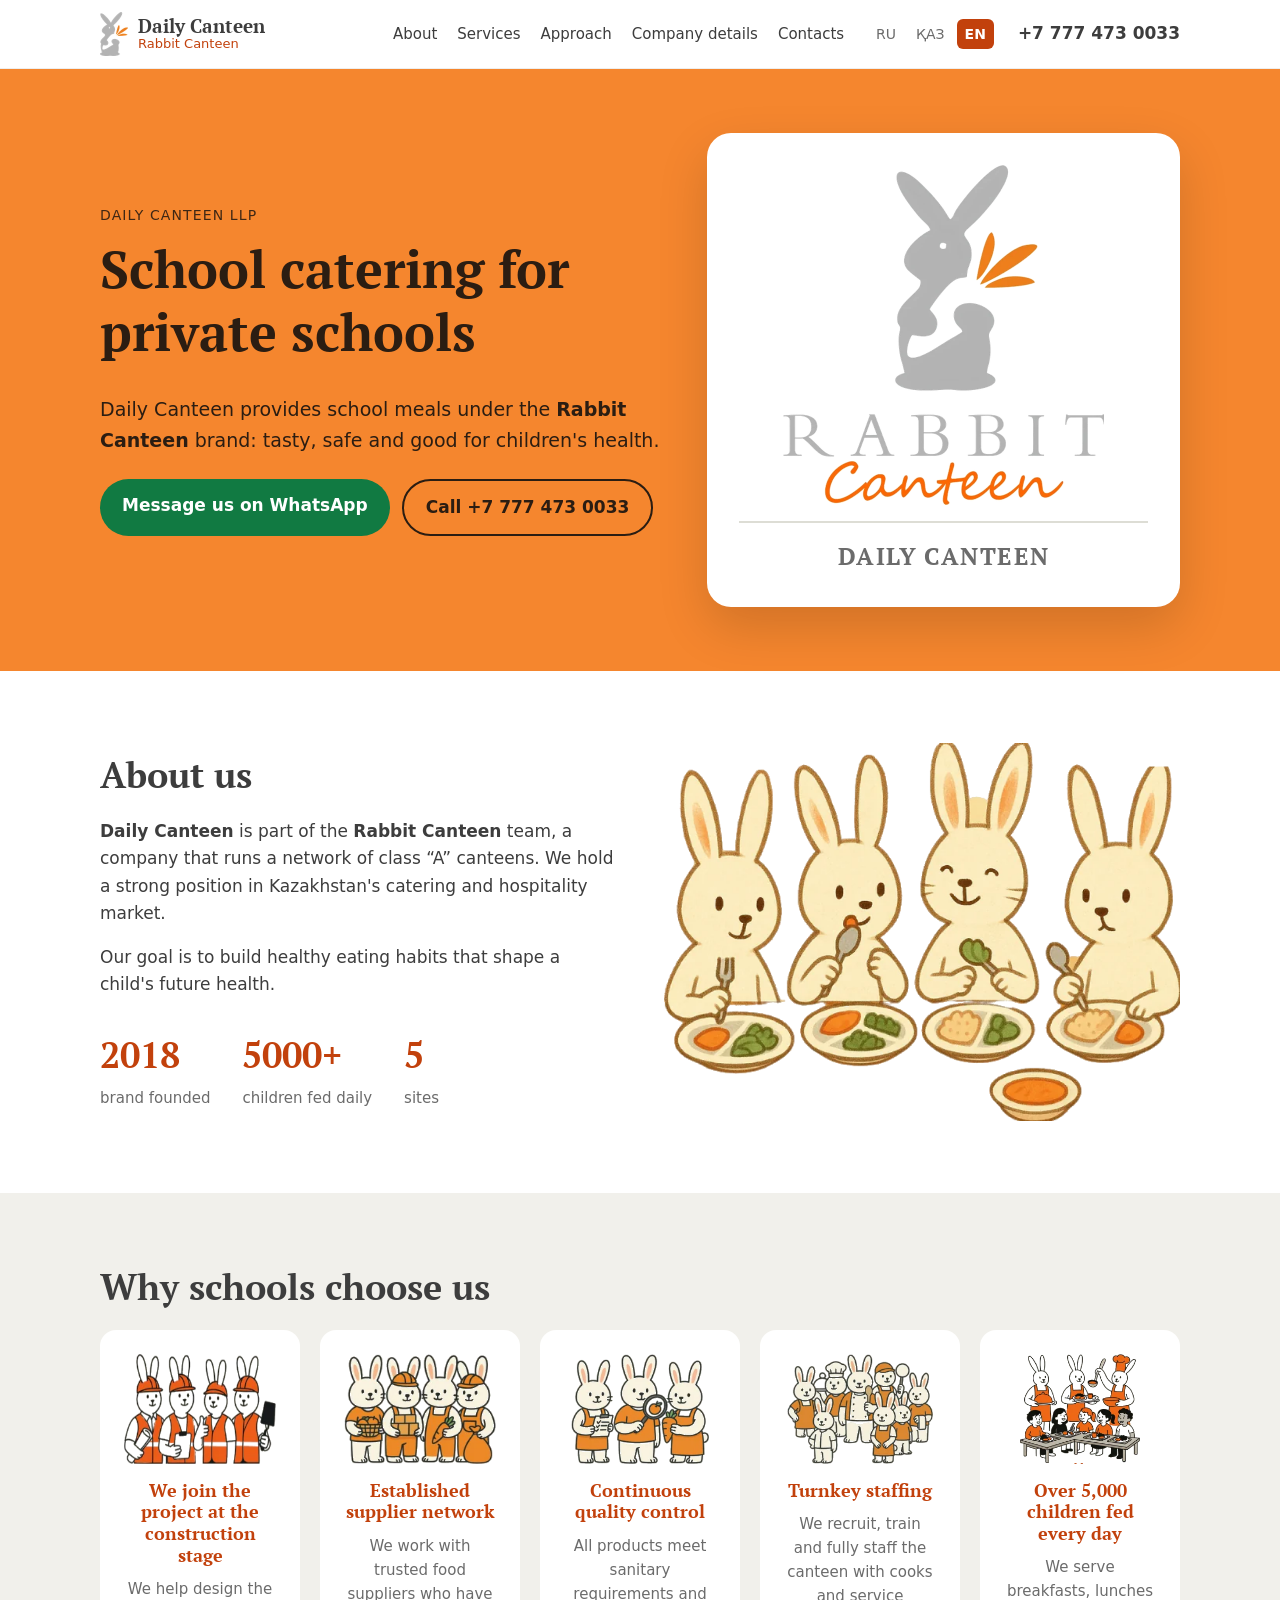
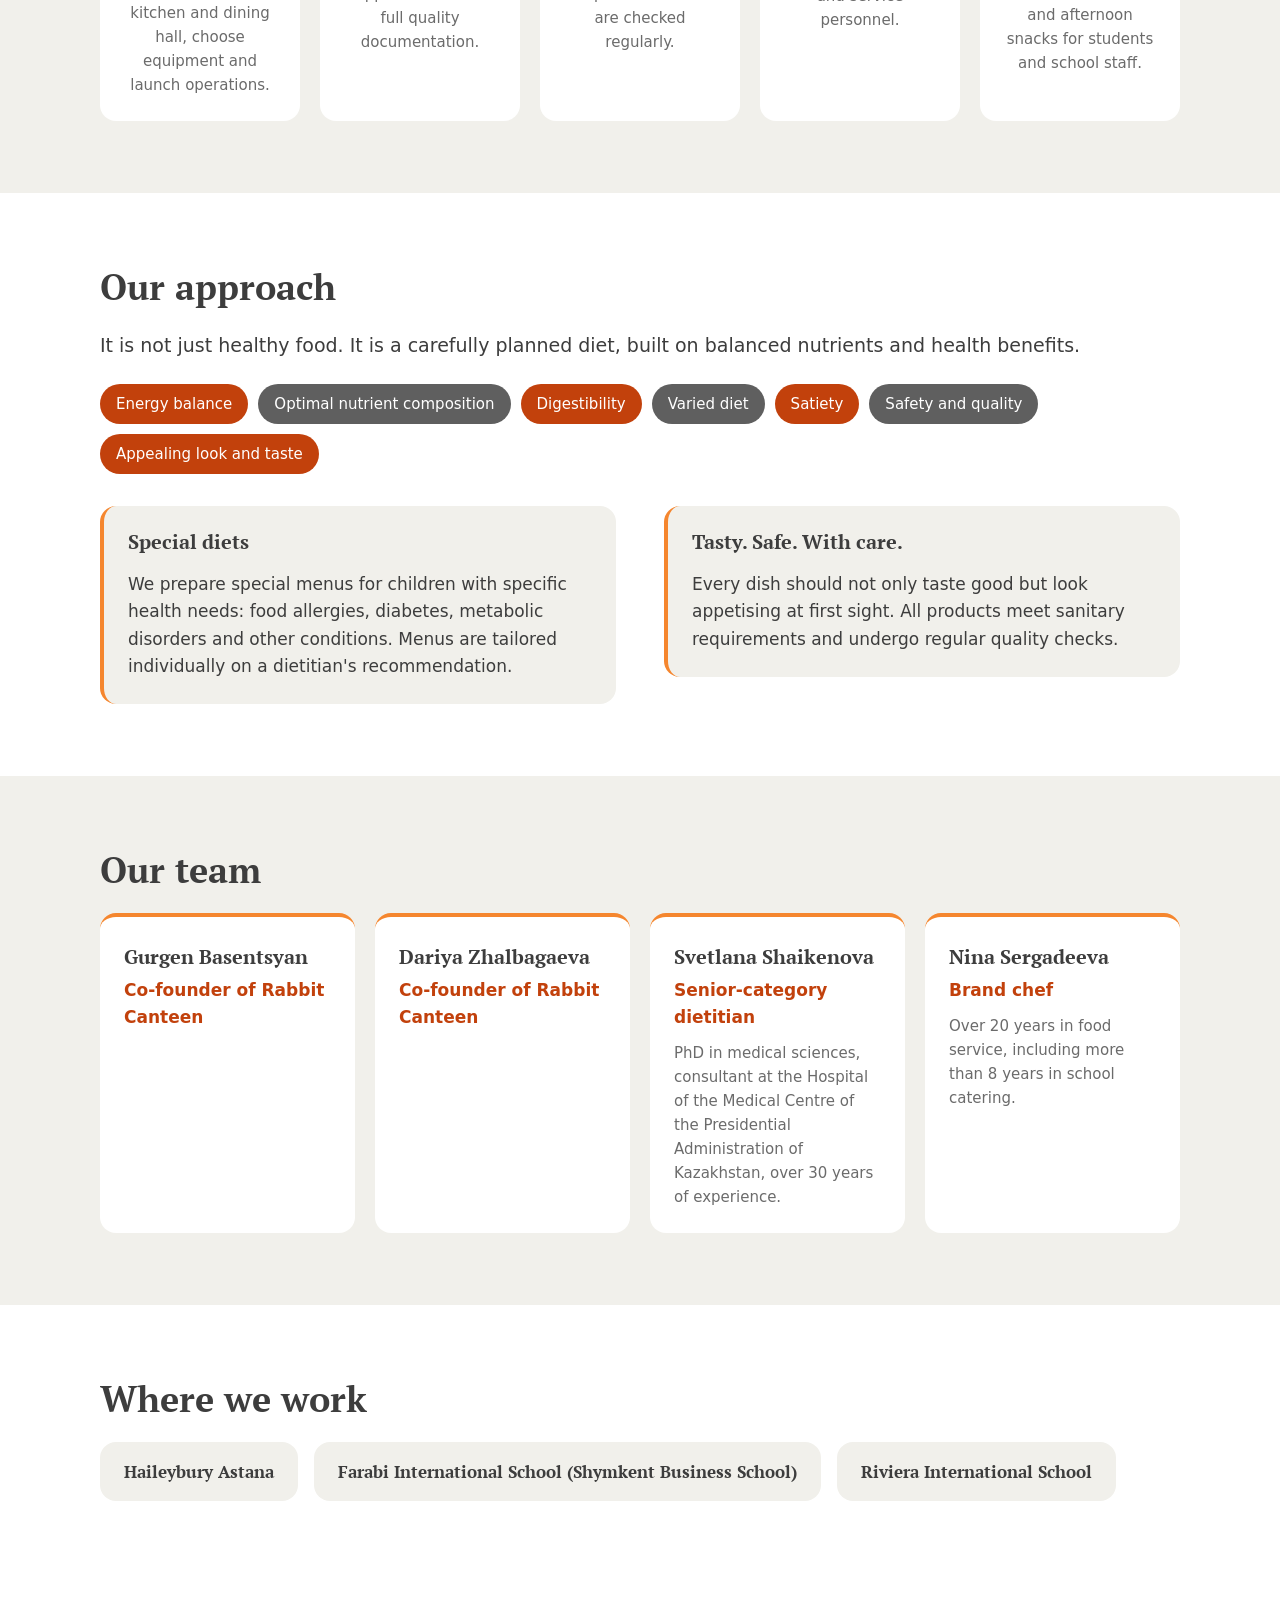
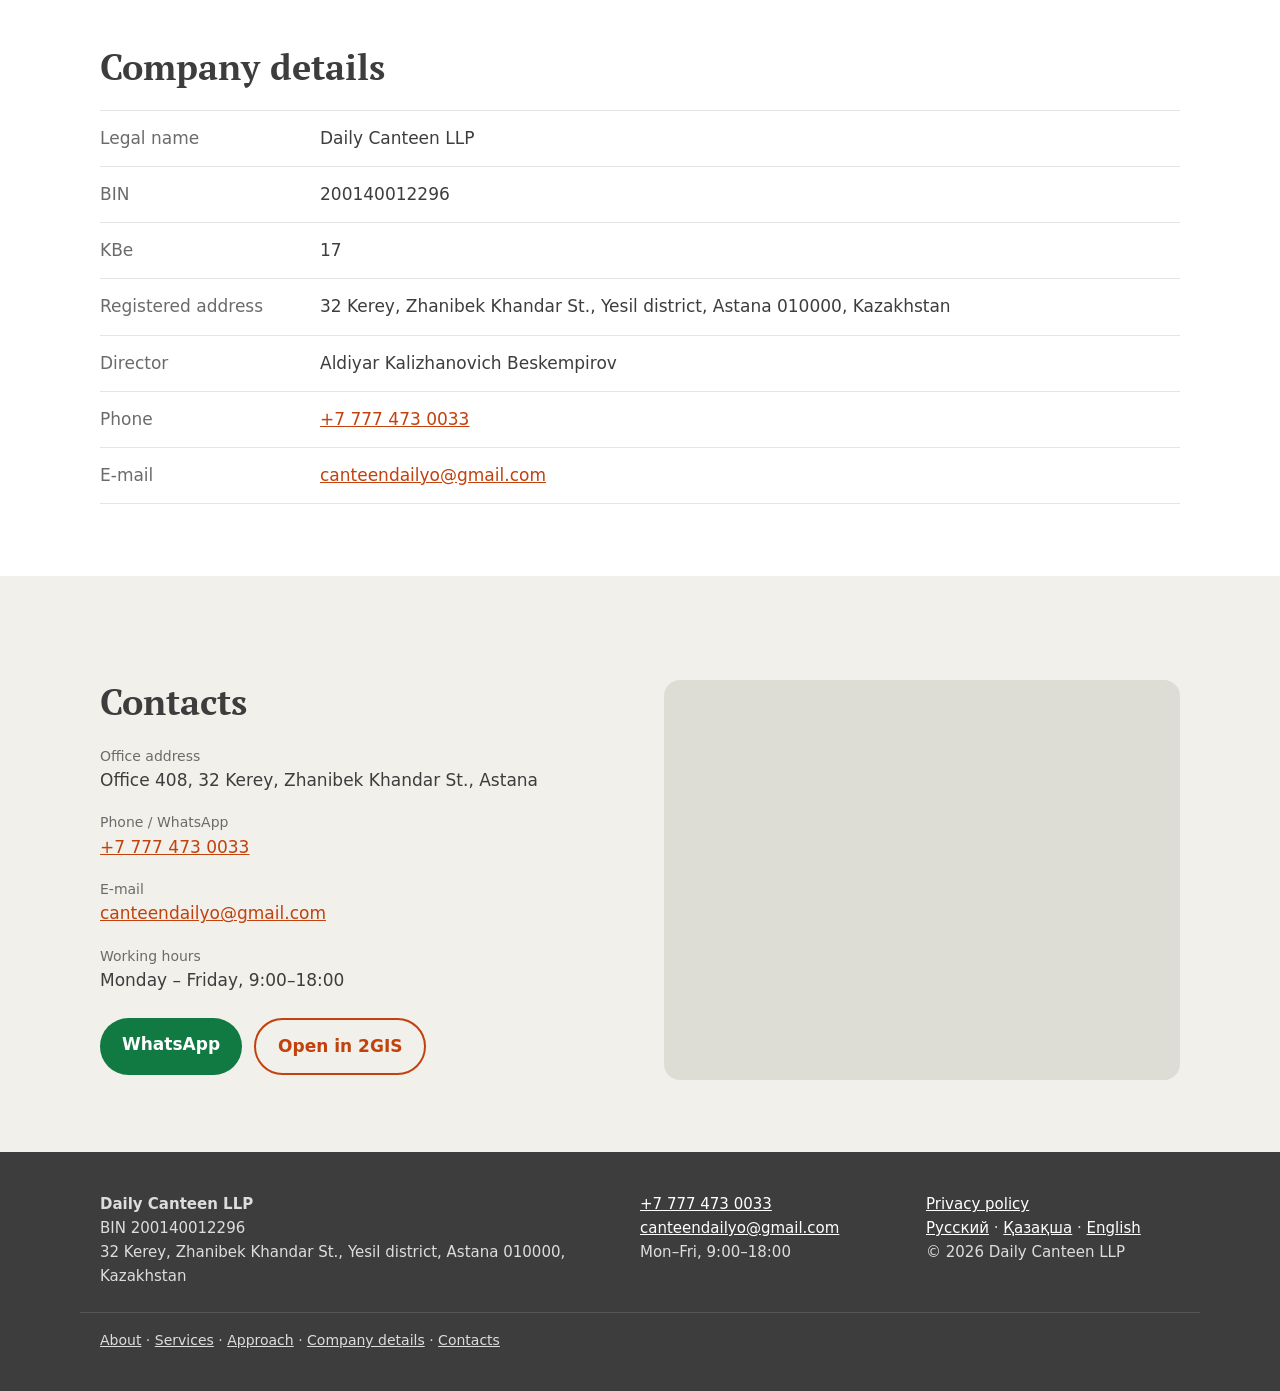
==== commit d17d93d8: "SEO: robots, sitemap, schema.org, Open Graph, 404, performance - robots.txt explicitly allows search" ====
--- a/en/index.html
+++ b/en/index.html
@@ -1,40 +1,60 @@
 <!doctype html>
-<html lang="en">
+<html lang="en" prefix="og: https://ogp.me/ns#">
 <head>
 <meta charset="utf-8">
 <meta name="viewport" content="width=device-width, initial-scale=1">
 <title>Daily Canteen — school catering operator for private schools</title>
 <meta name="description" content="Daily Canteen is a school catering operator for private schools in Kazakhstan, working under the Rabbit Canteen brand since 2018.">
+<meta name="robots" content="index, follow, max-image-preview:large, max-snippet:-1">
+<meta name="theme-color" content="#F5862E">
+<meta name="format-detection" content="telephone=yes">
 <!-- Meta (Facebook) domain verification: вставьте сюда тег из Business Manager, например:
 <meta name="facebook-domain-verification" content="XXXXXXXXXXXXXXXX" /> -->
+<link rel="alternate" hreflang="ru" href="https://dailycanteen.kz/">
+<link rel="alternate" hreflang="kk" href="https://dailycanteen.kz/kk/">
+<link rel="alternate" hreflang="en" href="https://dailycanteen.kz/en/">
+<link rel="alternate" hreflang="x-default" href="https://dailycanteen.kz/">
+<link rel="canonical" href="https://dailycanteen.kz/en/">
 <meta property="og:type" content="website">
+<meta property="og:site_name" content="Daily Canteen · Rabbit Canteen">
 <meta property="og:title" content="Daily Canteen — school catering operator for private schools">
 <meta property="og:description" content="Daily Canteen is a school catering operator for private schools in Kazakhstan, working under the Rabbit Canteen brand since 2018.">
-<meta property="og:image" content="../assets/og.jpg">
-<link rel="alternate" hreflang="ru" href="../index.html">
-<link rel="alternate" hreflang="kk" href="../kk/index.html">
-<link rel="alternate" hreflang="en" href="../en/index.html">
-<link rel="icon" type="image/png" href="../assets/favicon.png">
+<meta property="og:url" content="https://dailycanteen.kz/en/">
+<meta property="og:locale" content="en_US">
+<meta property="og:locale:alternate" content="ru_RU">
+<meta property="og:locale:alternate" content="kk_KZ">
+<meta property="og:image" content="https://dailycanteen.kz/assets/og.jpg">
+<meta property="og:image:secure_url" content="https://dailycanteen.kz/assets/og.jpg">
+<meta property="og:image:type" content="image/jpeg">
+<meta property="og:image:width" content="1200">
+<meta property="og:image:height" content="630">
+<meta property="og:image:alt" content="Rabbit Canteen — Daily Canteen">
+<meta name="twitter:card" content="summary_large_image">
+<meta name="twitter:title" content="Daily Canteen — school catering operator for private schools">
+<meta name="twitter:description" content="Daily Canteen is a school catering operator for private schools in Kazakhstan, working under the Rabbit Canteen brand since 2018.">
+<meta name="twitter:image" content="https://dailycanteen.kz/assets/og.jpg">
+<link rel="icon" type="image/png" sizes="64x64" href="../assets/favicon.png">
 <link rel="apple-touch-icon" href="../assets/apple-touch-icon.png">
-<link rel="preconnect" href="https://fonts.googleapis.com">
-<link rel="preconnect" href="https://fonts.gstatic.com" crossorigin>
-<link href="https://fonts.googleapis.com/css2?family=PT+Serif:wght@400;700&family=PT+Sans:wght@400;700&display=swap" rel="stylesheet">
-<link rel="stylesheet" href="../assets/style.css">
-<script type="application/ld+json">{"@context": "https://schema.org", "@type": "Organization", "name": "Daily Canteen", "legalName": "Daily Canteen LLP", "taxID": "200140012296", "email": "canteendailyo@gmail.com", "telephone": "+77774730033", "address": {"@type": "PostalAddress", "streetAddress": "Office 408, 32 Kerey, Zhanibek Khandar St., Astana", "addressLocality": "Astana", "postalCode": "010000", "addressCountry": "KZ"}, "geo": {"@type": "GeoCoordinates", "latitude": "51.111762", "longitude": "71.439453"}, "openingHoursSpecification": {"@type": "OpeningHoursSpecification", "dayOfWeek": ["Monday", "Tuesday", "Wednesday", "Thursday", "Friday"], "opens": "09:00", "closes": "18:00"}}</script>
+<link rel="sitemap" type="application/xml" href="/sitemap.xml">
+<link rel="preload" as="image" href="../assets/logo.webp" type="image/webp" fetchpriority="high">
+<link rel="preload" as="font" type="font/woff2" href="/assets/fonts/ptserif-700-latin.woff2" crossorigin>
+<style>@font-face{font-family:'PT Serif';font-style:normal;font-weight:700;font-display:swap;src:url(/assets/fonts/ptserif-700-cyrillic-ext.woff2) format('woff2');unicode-range:U+0460-052F,U+1C80-1C8A,U+20B4,U+2DE0-2DFF,U+A640-A69F,U+FE2E-FE2F}@font-face{font-family:'PT Serif';font-style:normal;font-weight:700;font-display:swap;src:url(/assets/fonts/ptserif-700-cyrillic.woff2) format('woff2');unicode-range:U+0301,U+0400-045F,U+0490-0491,U+04B0-04B1,U+2116}@font-face{font-family:'PT Serif';font-style:normal;font-weight:700;font-display:swap;src:url(/assets/fonts/ptserif-700-latin-ext.woff2) format('woff2');unicode-range:U+0100-02BA,U+02BD-02C5,U+02C7-02CC,U+02CE-02D7,U+02DD-02FF,U+0304,U+0308,U+0329,U+1D00-1DBF,U+1E00-1E9F,U+1EF2-1EFF,U+2020,U+20A0-20AB,U+20AD-20C4,U+2113,U+2C60-2C7F,U+A720-A7FF}@font-face{font-family:'PT Serif';font-style:normal;font-weight:700;font-display:swap;src:url(/assets/fonts/ptserif-700-latin.woff2) format('woff2');unicode-range:U+0000-00FF,U+0131,U+0152-0153,U+02BB-02BC,U+02C6,U+02DA,U+02DC,U+0304,U+0308,U+0329,U+2000-206F,U+20AC,U+2122,U+2191,U+2193,U+2212,U+2215,U+FEFF,U+FFFD}:root{--orange:#F5862E;--orange-d:#E2531C;--grey:#9B9B9B;--ink:#3d3d3d;--muted:#6b6b6b;--bg:#ffffff;--beige:#DDDDD5;--beige-l:#F1F0EB;--wa:#1FA855;--radius:16px}*{box-sizing:border-box}html{scroll-behavior:smooth}body{margin:0;font:17px/1.6 "PT Sans",system-ui,sans-serif;color:var(--ink);background:var(--bg)}img{max-width:100%;height:auto;display:block}a{color:var(--orange-d)}h1,h2,h3{font-family:"PT Serif",Georgia,serif;line-height:1.2;color:var(--ink);margin:0 0 .6em}h1{font-size:clamp(32px,5vw,52px)}h2{font-size:clamp(26px,3.4vw,36px)}h3{font-size:20px}.wrap{max-width:1120px;margin:0 auto;padding:0 20px}.top{position:sticky;top:0;z-index:10;background:rgba(255,255,255,.95);backdrop-filter:blur(6px);border-bottom:1px solid #eee}.top__in{display:flex;align-items:center;gap:24px;height:68px}.brand{display:flex;align-items:center;gap:10px;text-decoration:none;color:var(--ink)}.brand img{height:44px;width:auto}.brand span{display:flex;flex-direction:column;line-height:1.1}.brand b{font-family:"PT Serif",serif;font-size:19px}.brand small{color:var(--orange);font-size:13px}.nav{display:flex;gap:20px;margin-left:auto}.nav a{color:var(--ink);text-decoration:none;font-size:15px}.nav a:hover{color:var(--orange-d)}.top__phone{font-weight:700;color:var(--ink);text-decoration:none;white-space:nowrap}.hero{background:var(--orange);color:#fff}.hero__in{display:grid;grid-template-columns:1.2fr 1fr;gap:40px;align-items:center;padding:64px 20px}.hero h1{color:#fff}.eyebrow{text-transform:uppercase;letter-spacing:.08em;font-size:14px;opacity:.9;margin:0 0 12px}.lead{font-size:19px}.hero__logo{background:#fff;border-radius:24px;padding:32px;text-align:center;box-shadow:0 20px 50px rgba(0,0,0,.15)}.hero__logo img{margin:0 auto;max-height:340px;width:auto}.hero__name{display:block;margin-top:16px;padding-top:14px;border-top:2px solid var(--beige);font-family:"PT Serif",serif;font-weight:700;font-size:24px;letter-spacing:.06em;text-transform:uppercase;color:var(--grey)}.cta{display:flex;flex-wrap:wrap;gap:12px;margin-top:24px}.btn{display:inline-block;padding:13px 22px;border-radius:999px;font-weight:700;text-decoration:none}.btn--wa{background:var(--wa);color:#fff}.btn--ghost{border:2px solid currentColor;color:inherit}.sec .btn--ghost{color:var(--orange-d)}.sec{padding:72px 0}.sec--alt{background:var(--beige-l)}.two{display:grid;grid-template-columns:1fr 1fr;gap:48px;align-items:center}.two>*,.hero__in>*{min-width:0}a[href^="mailto"]{overflow-wrap:anywhere}.two--top{align-items:start;margin-top:32px}.stats{list-style:none;padding:0;margin:28px 0 0;display:flex;gap:32px;flex-wrap:wrap}.stats b{display:block;font-family:"PT Serif",serif;font-size:36px;color:var(--orange-d)}.stats span{color:var(--muted);font-size:15px}.cards{list-style:none;padding:0;margin:0;display:grid;grid-template-columns:repeat(auto-fit,minmax(200px,1fr));gap:20px}.card{background:#fff;border-radius:var(--radius);padding:24px;text-align:center}.card img{height:110px;width:auto;margin:0 auto 16px}.card h3{color:var(--orange-d);font-size:18px}.card p{margin:0;color:var(--muted);font-size:15px}.pills{list-style:none;padding:0;margin:24px 0;display:flex;flex-wrap:wrap;gap:10px}.pills li{background:var(--orange);color:#fff;padding:8px 16px;border-radius:999px;font-size:15px}.pills li:nth-child(even){background:var(--grey)}.note{background:var(--beige-l);border-left:4px solid var(--orange);border-radius:var(--radius);padding:24px}.note p:last-child{margin-bottom:0}.schools{list-style:none;padding:0;margin:0;display:flex;flex-wrap:wrap;gap:16px}.schools li{background:#fff;padding:16px 24px;border-radius:var(--radius);font-family:"PT Serif",serif;font-weight:700}.req{display:grid;grid-template-columns:220px 1fr;margin:0;border-top:1px solid #e5e5e5}.req dt,.req dd{margin:0;padding:14px 0;border-bottom:1px solid #e5e5e5}.req dt{color:var(--muted)}.contact span{display:block;color:var(--muted);font-size:14px}.map{width:100%;height:400px;border:0;border-radius:var(--radius);background:var(--beige)}.doc{max-width:780px}.doc h2{font-size:22px;margin-top:1.6em}.foot{background:#3d3d3d;color:#ddd;padding:40px 0;font-size:15px}.foot a{color:#fff}.foot__in{display:grid;grid-template-columns:2fr 1fr 1fr;gap:32px}@media (max-width:900px){.nav{display:none}.hero__in,.two{grid-template-columns:1fr}.wrap{padding:0 16px}.hero__in{padding:40px 16px 48px}.hero__logo{padding:24px}.hero__logo img{max-height:220px}.stats{gap:24px}.sec{padding:56px 0}.foot__in{grid-template-columns:1fr}.req{grid-template-columns:1fr}.req dt{border-bottom:0;padding-bottom:0}.about__img{max-width:min(420px,100%);margin:0 auto}}@media (max-width:480px){.top__phone{font-size:14px}.brand small{display:none}}.skip{position:absolute;left:-9999px;top:0;z-index:20;background:#fff;padding:8px 12px}.skip:focus{left:8px;top:8px}[id]{scroll-margin-top:84px}.foot__nav{margin-top:24px;padding-top:16px;border-top:1px solid #555;font-size:14px}.foot__nav a{color:#ddd}a:focus-visible,.btn:focus-visible{outline:3px solid #1a73e8;outline-offset:2px}@media (max-width:900px){.top__in{flex-wrap:wrap;height:auto;padding-top:10px;padding-bottom:0;row-gap:6px}.nav{display:flex;order:3;width:100%;margin:0 -16px;padding:8px 16px 10px;overflow-x:auto;gap:18px;white-space:nowrap;border-top:1px solid #eee;scrollbar-width:none}.nav::-webkit-scrollbar{display:none}[id]{scroll-margin-top:120px}}.team{list-style:none;padding:0;margin:0;display:grid;grid-template-columns:repeat(auto-fit,minmax(220px,1fr));gap:20px}.team li{background:#fff;border-radius:var(--radius);padding:24px;border-top:4px solid var(--orange)}.team b{display:block;font-family:"PT Serif",serif;font-size:20px}.team span{display:block;color:var(--orange-d);font-weight:700;margin-top:4px}.team p{margin:10px 0 0;color:var(--muted);font-size:15px}.schools li{background:var(--beige-l)}.lang{display:flex;gap:4px;font-size:14px}.lang a,.lang span{padding:4px 8px;border-radius:6px;text-decoration:none;color:var(--muted)}.lang span{background:var(--orange);color:#fff;font-weight:700}@media (max-width:900px){.top__in{gap:12px}.lang{margin-left:auto}}@media (max-width:480px){.top__phone{display:none}}:root{--orange-d:#C2410C;--wa:#117A42}.brand small{color:var(--orange-d)}.hero,.hero h1{color:#2b1d12}.hero__name{color:#6b6b6b}.pills li{background:var(--orange-d)}.pills li:nth-child(even){background:#5f5f5f}.lang span{background:var(--orange-d)}body{font-family:system-ui,-apple-system,"Segoe UI",Roboto,"Helvetica Neue",Arial,sans-serif}</style>
+<script type="application/ld+json">{"@context": "https://schema.org", "@graph": [{"@type": "Organization", "@id": "https://dailycanteen.kz/#organization", "name": "Daily Canteen", "alternateName": "Daily Canteen LLP", "legalName": "Daily Canteen LLP", "url": "https://dailycanteen.kz/", "logo": {"@type": "ImageObject", "url": "https://dailycanteen.kz/assets/logo.png", "width": 818, "height": 866}, "image": "https://dailycanteen.kz/assets/og.jpg", "description": "Daily Canteen is a school catering operator for private schools in Kazakhstan, working under the Rabbit Canteen brand since 2018.", "brand": {"@type": "Brand", "name": "Rabbit Canteen"}, "taxID": "200140012296", "foundingDate": "2020-01-14", "email": "canteendailyo@gmail.com", "telephone": "+77774730033", "address": {"@type": "PostalAddress", "streetAddress": "Office 408, 32 Kerey, Zhanibek Khandar St., Astana", "addressLocality": "Astana", "addressRegion": "Astana", "postalCode": "010000", "addressCountry": "KZ"}, "location": {"@type": "Place", "geo": {"@type": "GeoCoordinates", "latitude": 51.111762, "longitude": 71.439453}, "hasMap": "https://2gis.kz/astana/geo/70000001038872716/71.439453,51.111762"}, "areaServed": {"@type": "Country", "name": "Kazakhstan"}, "knowsAbout": ["School catering", "Child nutrition", "Food service management"], "contactPoint": {"@type": "ContactPoint", "contactType": "customer service", "telephone": "+77774730033", "email": "canteendailyo@gmail.com", "availableLanguage": ["ru", "kk", "en"], "hoursAvailable": {"@type": "OpeningHoursSpecification", "dayOfWeek": ["Monday", "Tuesday", "Wednesday", "Thursday", "Friday"], "opens": "09:00", "closes": "18:00"}}}, {"@type": "WebSite", "@id": "https://dailycanteen.kz/#website", "url": "https://dailycanteen.kz/", "name": "Daily Canteen", "inLanguage": ["ru", "kk", "en"], "publisher": {"@id": "https://dailycanteen.kz/#organization"}}, {"@type": "WebPage", "@id": "https://dailycanteen.kz/en/#webpage", "url": "https://dailycanteen.kz/en/", "name": "Daily Canteen — school catering operator for private schools", "description": "Daily Canteen is a school catering operator for private schools in Kazakhstan, working under the Rabbit Canteen brand since 2018.", "inLanguage": "en", "isPartOf": {"@id": "https://dailycanteen.kz/#website"}, "about": {"@id": "https://dailycanteen.kz/#organization"}, "primaryImageOfPage": "https://dailycanteen.kz/assets/og.jpg"}]}</script>
 </head>
 <body>
+<a class="skip" href="#main">Skip to content</a>
 <header class="top">
   <div class="wrap top__in">
-    <a class="brand" href="index.html">
-      <img src="../assets/mark.png" alt="" width="28" height="44">
+    <a class="brand" href="./" aria-label="Daily Canteen">
+      <img src="../assets/mark.webp" alt="" width="28" height="44">
       <span><b>Daily Canteen</b><small>Rabbit Canteen</small></span>
     </a>
-    <nav class="nav"><a href="index.html#about">About</a><a href="index.html#services">Services</a><a href="index.html#approach">Approach</a><a href="index.html#requisites">Company details</a><a href="index.html#contacts">Contacts</a></nav>
-    <div class="lang"><a href="../index.html" hreflang="ru">RU</a><a href="../kk/index.html" hreflang="kk">ҚАЗ</a><span>EN</span></div>
+    <nav class="nav" aria-label="Site sections"><a href="#about">About</a><a href="#services">Services</a><a href="#approach">Approach</a><a href="#requisites">Company details</a><a href="#contacts">Contacts</a></nav>
+    <div class="lang"><a href="../" hreflang="ru" lang="ru">RU</a><a href="../kk/" hreflang="kk" lang="kk">ҚАЗ</a><span aria-current="true">EN</span></div>
     <a class="top__phone" href="tel:+77774730033">+7 777 473 0033</a>
   </div>
 </header>
-<main>
+<main id="main">
 <section class="hero">
   <div class="wrap hero__in">
     <div class="hero__text">
@@ -47,7 +67,7 @@
       </div>
     </div>
     <div class="hero__logo">
-      <img src="../assets/logo.png" alt="Rabbit Canteen" width="409" height="433">
+      <picture><source srcset="../assets/logo.webp" type="image/webp"><img src="../assets/logo.png" alt="Rabbit Canteen" width="818" height="866" fetchpriority="high"></picture>
       <span class="hero__name">Daily Canteen</span>
     </div>
   </div>
@@ -65,7 +85,7 @@
 <li><b>5</b><span>sites</span></li>
       </ul>
     </div>
-    <img class="about__img" src="../assets/eating.webp" alt="" loading="lazy">
+    <img class="about__img" src="../assets/eating.webp" alt="" loading="lazy" decoding="async" width="660" height="483">
   </div>
 </section>
 
@@ -73,11 +93,11 @@
   <div class="wrap">
     <h2>Why schools choose us</h2>
     <ul class="cards">
-<li class="card"><img src="../assets/build.webp" alt="" loading="lazy"><h3>We join the project at the construction stage</h3><p>We help design the kitchen and dining hall, choose equipment and launch operations.</p></li>
-<li class="card"><img src="../assets/suppliers.webp" alt="" loading="lazy"><h3>Established supplier network</h3><p>We work with trusted food suppliers who have full quality documentation.</p></li>
-<li class="card"><img src="../assets/quality.webp" alt="" loading="lazy"><h3>Continuous quality control</h3><p>All products meet sanitary requirements and are checked regularly.</p></li>
-<li class="card"><img src="../assets/staff.webp" alt="" loading="lazy"><h3>Turnkey staffing</h3><p>We recruit, train and fully staff the canteen with cooks and service personnel.</p></li>
-<li class="card"><img src="../assets/feeding.webp" alt="" loading="lazy"><h3>Over 5,000 children fed every day</h3><p>We serve breakfasts, lunches and afternoon snacks for students and school staff.</p></li>
+<li class="card"><img src="../assets/build.webp" alt="" loading="lazy" decoding="async" width="231" height="137"><h3>We join the project at the construction stage</h3><p>We help design the kitchen and dining hall, choose equipment and launch operations.</p></li>
+<li class="card"><img src="../assets/suppliers.webp" alt="" loading="lazy" decoding="async" width="206" height="149"><h3>Established supplier network</h3><p>We work with trusted food suppliers who have full quality documentation.</p></li>
+<li class="card"><img src="../assets/quality.webp" alt="" loading="lazy" decoding="async" width="216" height="173"><h3>Continuous quality control</h3><p>All products meet sanitary requirements and are checked regularly.</p></li>
+<li class="card"><img src="../assets/staff.webp" alt="" loading="lazy" decoding="async" width="229" height="173"><h3>Turnkey staffing</h3><p>We recruit, train and fully staff the canteen with cooks and service personnel.</p></li>
+<li class="card"><img src="../assets/feeding.webp" alt="" loading="lazy" decoding="async" width="226" height="208"><h3>Over 5,000 children fed every day</h3><p>We serve breakfasts, lunches and afternoon snacks for students and school staff.</p></li>
     </ul>
   </div>
 </section>
@@ -178,9 +198,11 @@
     </div>
     <div>
       <a href="privacy.html">Privacy policy</a><br>
+      <a href="../" hreflang="ru" lang="ru">Русский</a> · <a href="../kk/" hreflang="kk" lang="kk">Қазақша</a> · <a href="../en/" hreflang="en" lang="en">English</a><br>
       © <span id="y">2026</span> Daily Canteen LLP
     </div>
   </div>
+  <div class="wrap foot__nav"><a href="#about">About</a> · <a href="#services">Services</a> · <a href="#approach">Approach</a> · <a href="#requisites">Company details</a> · <a href="#contacts">Contacts</a></div>
 </footer>
 <script>document.getElementById('y').textContent=new Date().getFullYear()</script>
 </body>
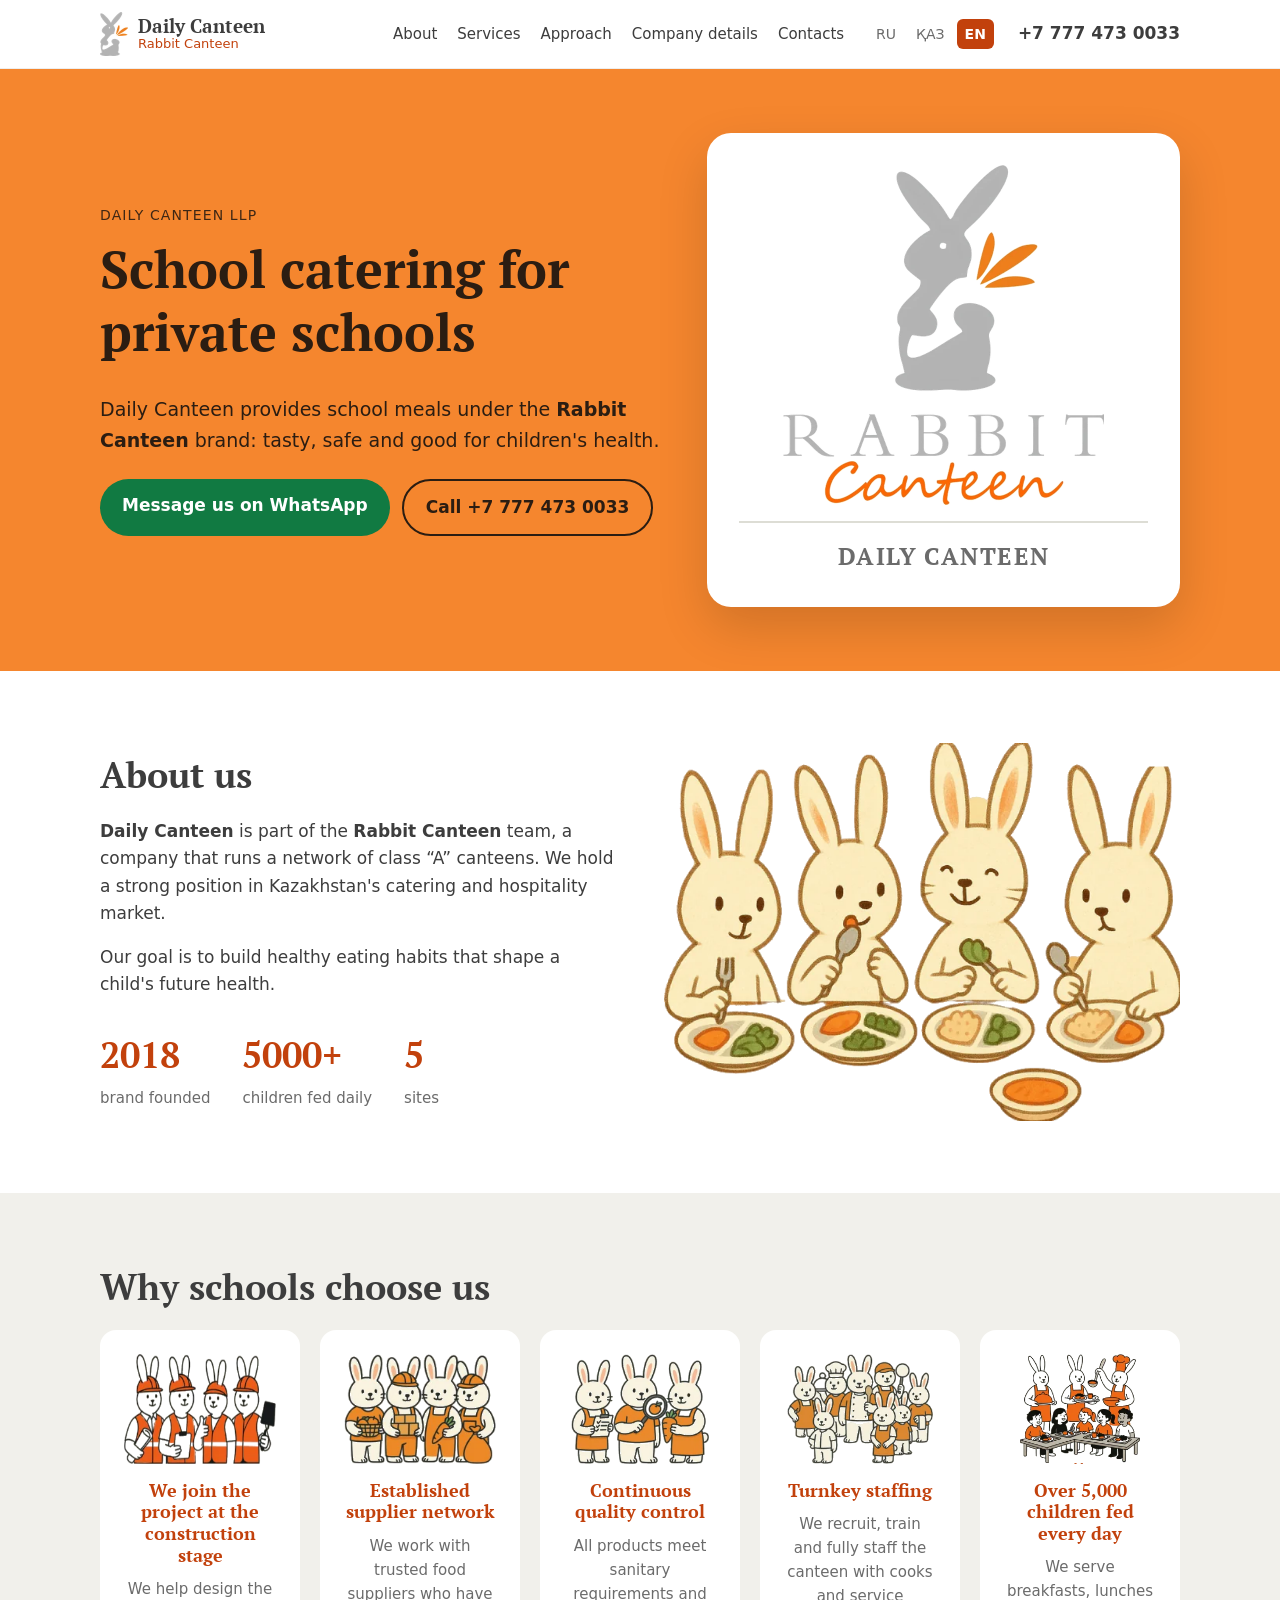
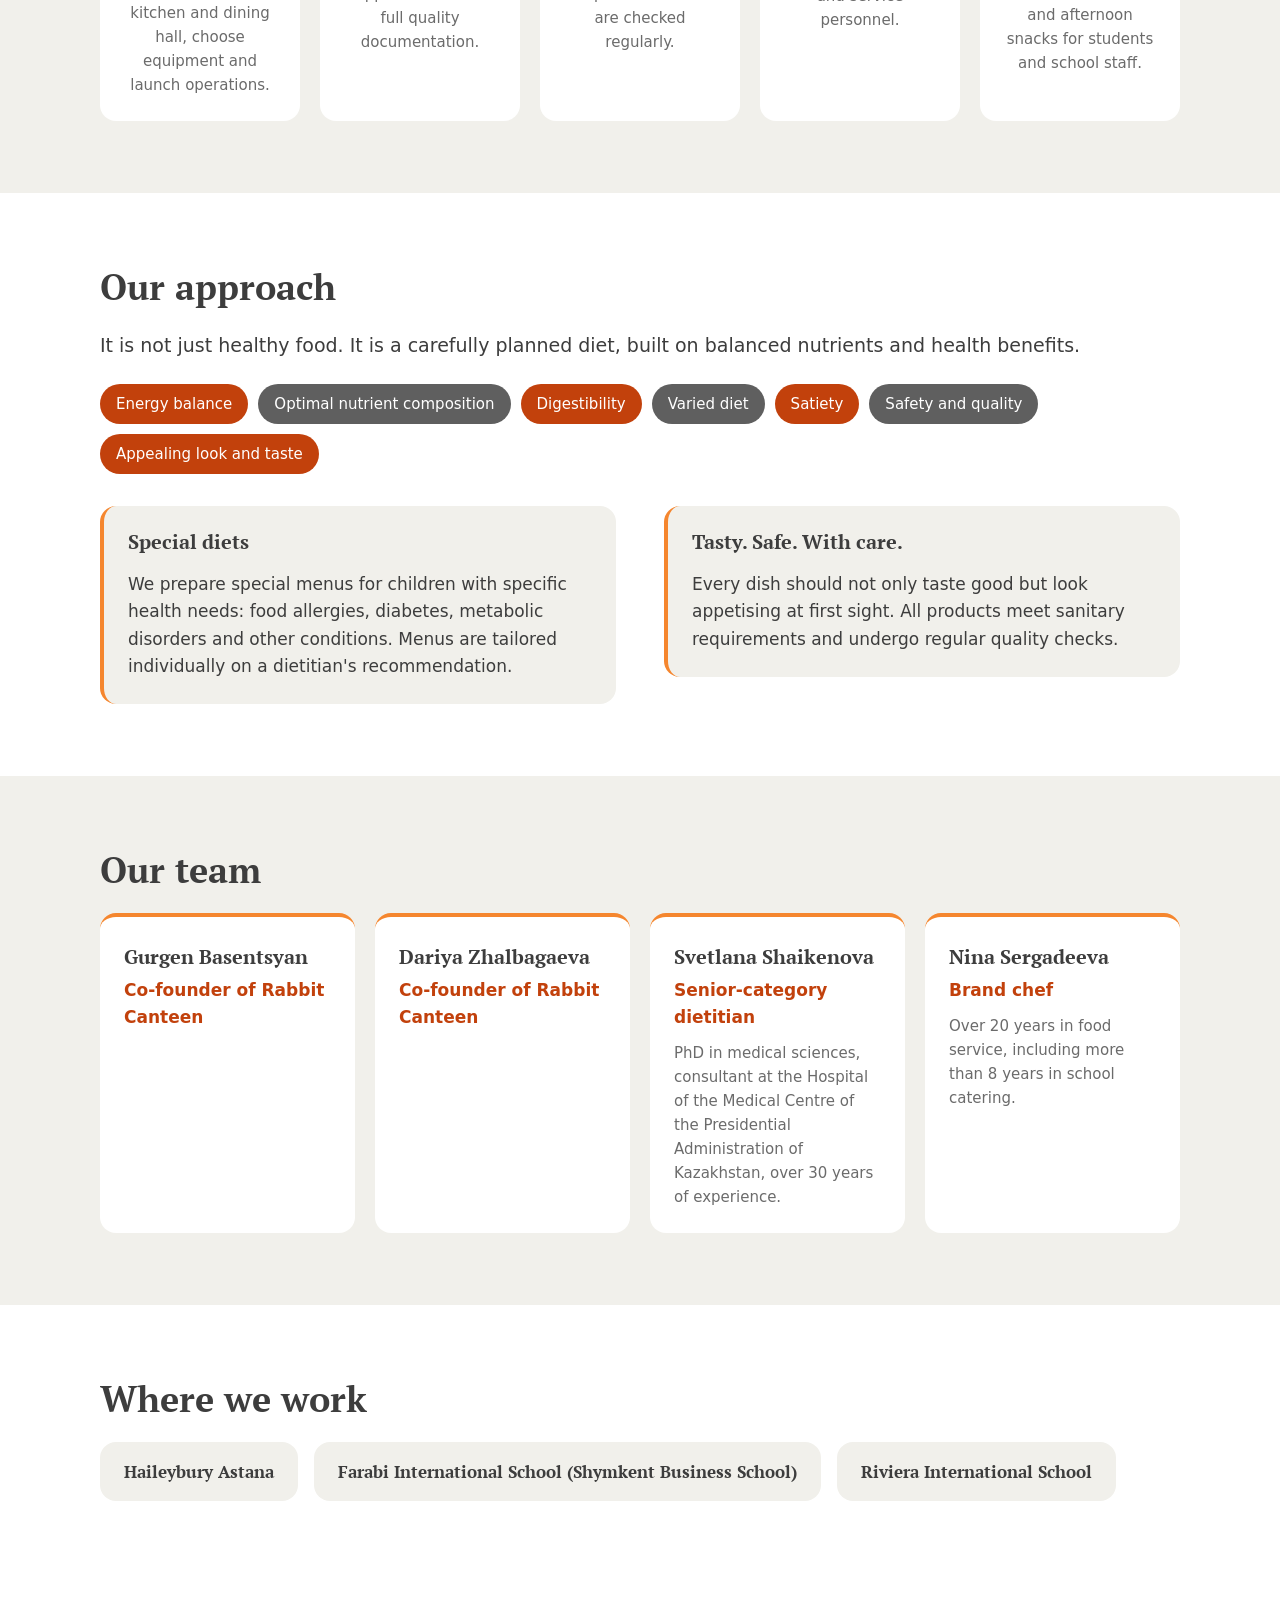
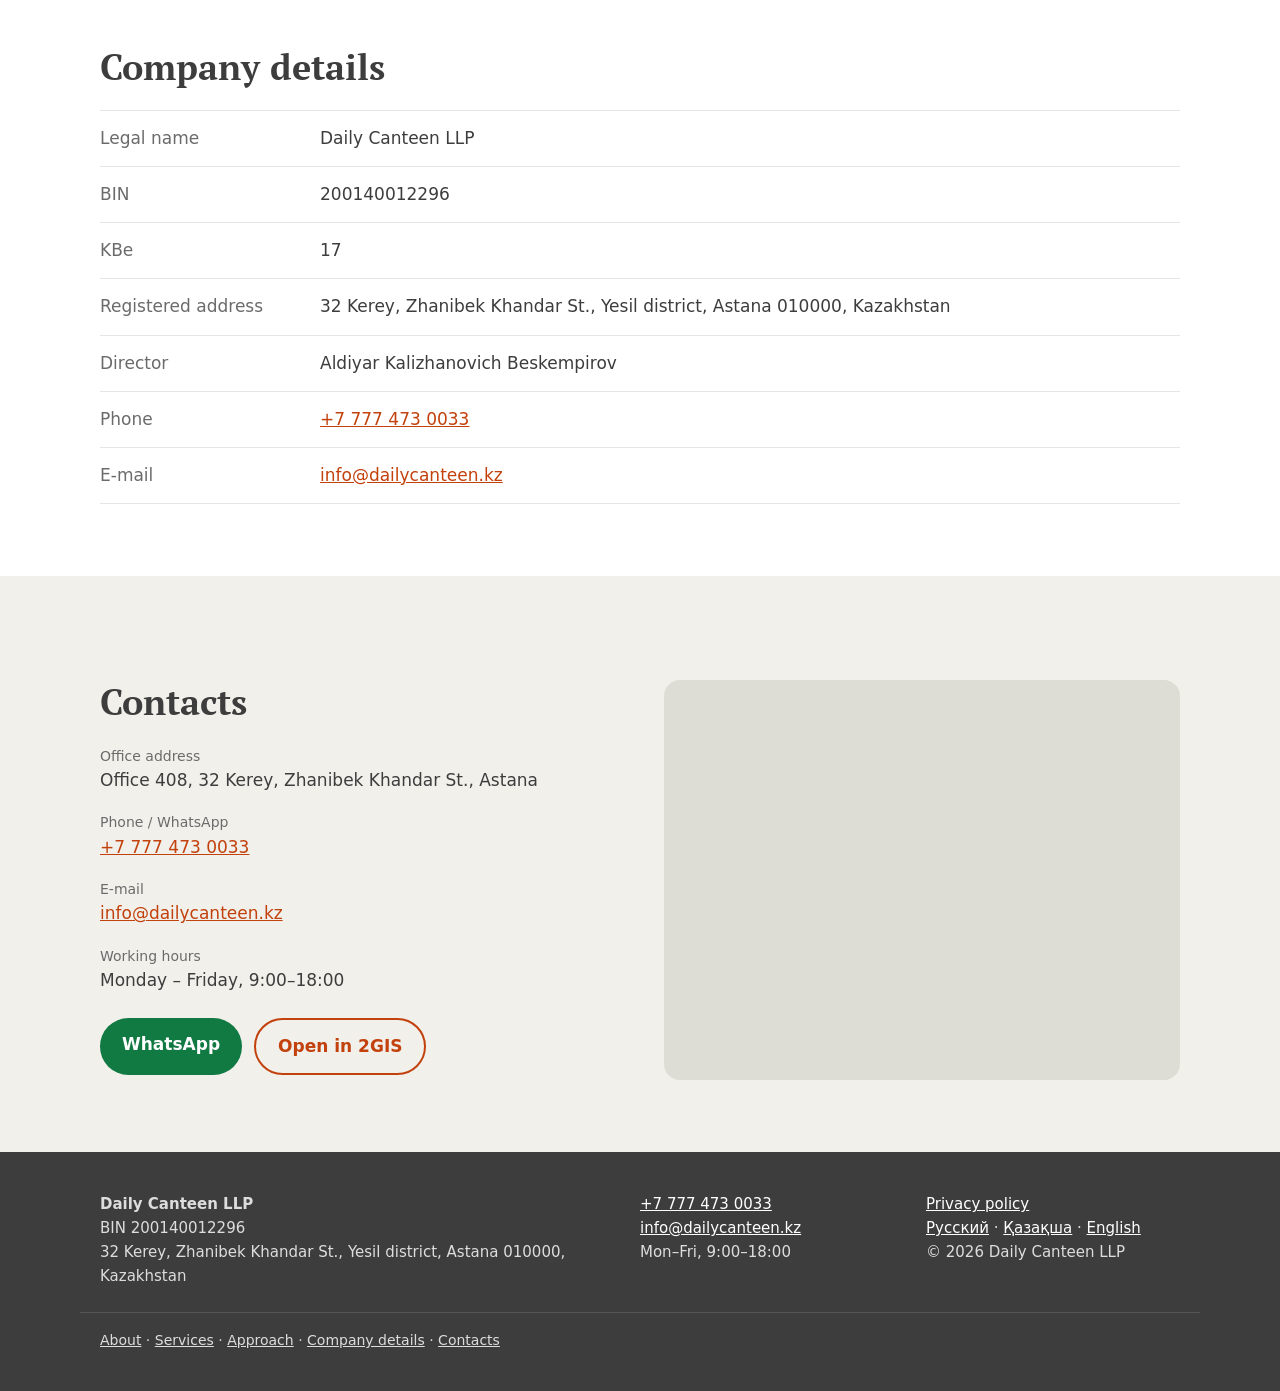
==== commit 2350ed2b: "Use domain e-mail address Co-Authored-By: Claude Opus 5.5 <noreply@anthropic.com> Claude-Session: ht" ====
--- a/en/index.html
+++ b/en/index.html
@@ -39,7 +39,7 @@
 <link rel="preload" as="image" href="../assets/logo.webp" type="image/webp" fetchpriority="high">
 <link rel="preload" as="font" type="font/woff2" href="/assets/fonts/ptserif-700-latin.woff2" crossorigin>
 <style>@font-face{font-family:'PT Serif';font-style:normal;font-weight:700;font-display:swap;src:url(/assets/fonts/ptserif-700-cyrillic-ext.woff2) format('woff2');unicode-range:U+0460-052F,U+1C80-1C8A,U+20B4,U+2DE0-2DFF,U+A640-A69F,U+FE2E-FE2F}@font-face{font-family:'PT Serif';font-style:normal;font-weight:700;font-display:swap;src:url(/assets/fonts/ptserif-700-cyrillic.woff2) format('woff2');unicode-range:U+0301,U+0400-045F,U+0490-0491,U+04B0-04B1,U+2116}@font-face{font-family:'PT Serif';font-style:normal;font-weight:700;font-display:swap;src:url(/assets/fonts/ptserif-700-latin-ext.woff2) format('woff2');unicode-range:U+0100-02BA,U+02BD-02C5,U+02C7-02CC,U+02CE-02D7,U+02DD-02FF,U+0304,U+0308,U+0329,U+1D00-1DBF,U+1E00-1E9F,U+1EF2-1EFF,U+2020,U+20A0-20AB,U+20AD-20C4,U+2113,U+2C60-2C7F,U+A720-A7FF}@font-face{font-family:'PT Serif';font-style:normal;font-weight:700;font-display:swap;src:url(/assets/fonts/ptserif-700-latin.woff2) format('woff2');unicode-range:U+0000-00FF,U+0131,U+0152-0153,U+02BB-02BC,U+02C6,U+02DA,U+02DC,U+0304,U+0308,U+0329,U+2000-206F,U+20AC,U+2122,U+2191,U+2193,U+2212,U+2215,U+FEFF,U+FFFD}:root{--orange:#F5862E;--orange-d:#E2531C;--grey:#9B9B9B;--ink:#3d3d3d;--muted:#6b6b6b;--bg:#ffffff;--beige:#DDDDD5;--beige-l:#F1F0EB;--wa:#1FA855;--radius:16px}*{box-sizing:border-box}html{scroll-behavior:smooth}body{margin:0;font:17px/1.6 "PT Sans",system-ui,sans-serif;color:var(--ink);background:var(--bg)}img{max-width:100%;height:auto;display:block}a{color:var(--orange-d)}h1,h2,h3{font-family:"PT Serif",Georgia,serif;line-height:1.2;color:var(--ink);margin:0 0 .6em}h1{font-size:clamp(32px,5vw,52px)}h2{font-size:clamp(26px,3.4vw,36px)}h3{font-size:20px}.wrap{max-width:1120px;margin:0 auto;padding:0 20px}.top{position:sticky;top:0;z-index:10;background:rgba(255,255,255,.95);backdrop-filter:blur(6px);border-bottom:1px solid #eee}.top__in{display:flex;align-items:center;gap:24px;height:68px}.brand{display:flex;align-items:center;gap:10px;text-decoration:none;color:var(--ink)}.brand img{height:44px;width:auto}.brand span{display:flex;flex-direction:column;line-height:1.1}.brand b{font-family:"PT Serif",serif;font-size:19px}.brand small{color:var(--orange);font-size:13px}.nav{display:flex;gap:20px;margin-left:auto}.nav a{color:var(--ink);text-decoration:none;font-size:15px}.nav a:hover{color:var(--orange-d)}.top__phone{font-weight:700;color:var(--ink);text-decoration:none;white-space:nowrap}.hero{background:var(--orange);color:#fff}.hero__in{display:grid;grid-template-columns:1.2fr 1fr;gap:40px;align-items:center;padding:64px 20px}.hero h1{color:#fff}.eyebrow{text-transform:uppercase;letter-spacing:.08em;font-size:14px;opacity:.9;margin:0 0 12px}.lead{font-size:19px}.hero__logo{background:#fff;border-radius:24px;padding:32px;text-align:center;box-shadow:0 20px 50px rgba(0,0,0,.15)}.hero__logo img{margin:0 auto;max-height:340px;width:auto}.hero__name{display:block;margin-top:16px;padding-top:14px;border-top:2px solid var(--beige);font-family:"PT Serif",serif;font-weight:700;font-size:24px;letter-spacing:.06em;text-transform:uppercase;color:var(--grey)}.cta{display:flex;flex-wrap:wrap;gap:12px;margin-top:24px}.btn{display:inline-block;padding:13px 22px;border-radius:999px;font-weight:700;text-decoration:none}.btn--wa{background:var(--wa);color:#fff}.btn--ghost{border:2px solid currentColor;color:inherit}.sec .btn--ghost{color:var(--orange-d)}.sec{padding:72px 0}.sec--alt{background:var(--beige-l)}.two{display:grid;grid-template-columns:1fr 1fr;gap:48px;align-items:center}.two>*,.hero__in>*{min-width:0}a[href^="mailto"]{overflow-wrap:anywhere}.two--top{align-items:start;margin-top:32px}.stats{list-style:none;padding:0;margin:28px 0 0;display:flex;gap:32px;flex-wrap:wrap}.stats b{display:block;font-family:"PT Serif",serif;font-size:36px;color:var(--orange-d)}.stats span{color:var(--muted);font-size:15px}.cards{list-style:none;padding:0;margin:0;display:grid;grid-template-columns:repeat(auto-fit,minmax(200px,1fr));gap:20px}.card{background:#fff;border-radius:var(--radius);padding:24px;text-align:center}.card img{height:110px;width:auto;margin:0 auto 16px}.card h3{color:var(--orange-d);font-size:18px}.card p{margin:0;color:var(--muted);font-size:15px}.pills{list-style:none;padding:0;margin:24px 0;display:flex;flex-wrap:wrap;gap:10px}.pills li{background:var(--orange);color:#fff;padding:8px 16px;border-radius:999px;font-size:15px}.pills li:nth-child(even){background:var(--grey)}.note{background:var(--beige-l);border-left:4px solid var(--orange);border-radius:var(--radius);padding:24px}.note p:last-child{margin-bottom:0}.schools{list-style:none;padding:0;margin:0;display:flex;flex-wrap:wrap;gap:16px}.schools li{background:#fff;padding:16px 24px;border-radius:var(--radius);font-family:"PT Serif",serif;font-weight:700}.req{display:grid;grid-template-columns:220px 1fr;margin:0;border-top:1px solid #e5e5e5}.req dt,.req dd{margin:0;padding:14px 0;border-bottom:1px solid #e5e5e5}.req dt{color:var(--muted)}.contact span{display:block;color:var(--muted);font-size:14px}.map{width:100%;height:400px;border:0;border-radius:var(--radius);background:var(--beige)}.doc{max-width:780px}.doc h2{font-size:22px;margin-top:1.6em}.foot{background:#3d3d3d;color:#ddd;padding:40px 0;font-size:15px}.foot a{color:#fff}.foot__in{display:grid;grid-template-columns:2fr 1fr 1fr;gap:32px}@media (max-width:900px){.nav{display:none}.hero__in,.two{grid-template-columns:1fr}.wrap{padding:0 16px}.hero__in{padding:40px 16px 48px}.hero__logo{padding:24px}.hero__logo img{max-height:220px}.stats{gap:24px}.sec{padding:56px 0}.foot__in{grid-template-columns:1fr}.req{grid-template-columns:1fr}.req dt{border-bottom:0;padding-bottom:0}.about__img{max-width:min(420px,100%);margin:0 auto}}@media (max-width:480px){.top__phone{font-size:14px}.brand small{display:none}}.skip{position:absolute;left:-9999px;top:0;z-index:20;background:#fff;padding:8px 12px}.skip:focus{left:8px;top:8px}[id]{scroll-margin-top:84px}.foot__nav{margin-top:24px;padding-top:16px;border-top:1px solid #555;font-size:14px}.foot__nav a{color:#ddd}a:focus-visible,.btn:focus-visible{outline:3px solid #1a73e8;outline-offset:2px}@media (max-width:900px){.top__in{flex-wrap:wrap;height:auto;padding-top:10px;padding-bottom:0;row-gap:6px}.nav{display:flex;order:3;width:100%;margin:0 -16px;padding:8px 16px 10px;overflow-x:auto;gap:18px;white-space:nowrap;border-top:1px solid #eee;scrollbar-width:none}.nav::-webkit-scrollbar{display:none}[id]{scroll-margin-top:120px}}.team{list-style:none;padding:0;margin:0;display:grid;grid-template-columns:repeat(auto-fit,minmax(220px,1fr));gap:20px}.team li{background:#fff;border-radius:var(--radius);padding:24px;border-top:4px solid var(--orange)}.team b{display:block;font-family:"PT Serif",serif;font-size:20px}.team span{display:block;color:var(--orange-d);font-weight:700;margin-top:4px}.team p{margin:10px 0 0;color:var(--muted);font-size:15px}.schools li{background:var(--beige-l)}.lang{display:flex;gap:4px;font-size:14px}.lang a,.lang span{padding:4px 8px;border-radius:6px;text-decoration:none;color:var(--muted)}.lang span{background:var(--orange);color:#fff;font-weight:700}@media (max-width:900px){.top__in{gap:12px}.lang{margin-left:auto}}@media (max-width:480px){.top__phone{display:none}}:root{--orange-d:#C2410C;--wa:#117A42}.brand small{color:var(--orange-d)}.hero,.hero h1{color:#2b1d12}.hero__name{color:#6b6b6b}.pills li{background:var(--orange-d)}.pills li:nth-child(even){background:#5f5f5f}.lang span{background:var(--orange-d)}body{font-family:system-ui,-apple-system,"Segoe UI",Roboto,"Helvetica Neue",Arial,sans-serif}</style>
-<script type="application/ld+json">{"@context": "https://schema.org", "@graph": [{"@type": "Organization", "@id": "https://dailycanteen.kz/#organization", "name": "Daily Canteen", "alternateName": "Daily Canteen LLP", "legalName": "Daily Canteen LLP", "url": "https://dailycanteen.kz/", "logo": {"@type": "ImageObject", "url": "https://dailycanteen.kz/assets/logo.png", "width": 818, "height": 866}, "image": "https://dailycanteen.kz/assets/og.jpg", "description": "Daily Canteen is a school catering operator for private schools in Kazakhstan, working under the Rabbit Canteen brand since 2018.", "brand": {"@type": "Brand", "name": "Rabbit Canteen"}, "taxID": "200140012296", "foundingDate": "2020-01-14", "email": "canteendailyo@gmail.com", "telephone": "+77774730033", "address": {"@type": "PostalAddress", "streetAddress": "Office 408, 32 Kerey, Zhanibek Khandar St., Astana", "addressLocality": "Astana", "addressRegion": "Astana", "postalCode": "010000", "addressCountry": "KZ"}, "location": {"@type": "Place", "geo": {"@type": "GeoCoordinates", "latitude": 51.111762, "longitude": 71.439453}, "hasMap": "https://2gis.kz/astana/geo/70000001038872716/71.439453,51.111762"}, "areaServed": {"@type": "Country", "name": "Kazakhstan"}, "knowsAbout": ["School catering", "Child nutrition", "Food service management"], "contactPoint": {"@type": "ContactPoint", "contactType": "customer service", "telephone": "+77774730033", "email": "canteendailyo@gmail.com", "availableLanguage": ["ru", "kk", "en"], "hoursAvailable": {"@type": "OpeningHoursSpecification", "dayOfWeek": ["Monday", "Tuesday", "Wednesday", "Thursday", "Friday"], "opens": "09:00", "closes": "18:00"}}}, {"@type": "WebSite", "@id": "https://dailycanteen.kz/#website", "url": "https://dailycanteen.kz/", "name": "Daily Canteen", "inLanguage": ["ru", "kk", "en"], "publisher": {"@id": "https://dailycanteen.kz/#organization"}}, {"@type": "WebPage", "@id": "https://dailycanteen.kz/en/#webpage", "url": "https://dailycanteen.kz/en/", "name": "Daily Canteen — school catering operator for private schools", "description": "Daily Canteen is a school catering operator for private schools in Kazakhstan, working under the Rabbit Canteen brand since 2018.", "inLanguage": "en", "isPartOf": {"@id": "https://dailycanteen.kz/#website"}, "about": {"@id": "https://dailycanteen.kz/#organization"}, "primaryImageOfPage": "https://dailycanteen.kz/assets/og.jpg"}]}</script>
+<script type="application/ld+json">{"@context": "https://schema.org", "@graph": [{"@type": "Organization", "@id": "https://dailycanteen.kz/#organization", "name": "Daily Canteen", "alternateName": "Daily Canteen LLP", "legalName": "Daily Canteen LLP", "url": "https://dailycanteen.kz/", "logo": {"@type": "ImageObject", "url": "https://dailycanteen.kz/assets/logo.png", "width": 818, "height": 866}, "image": "https://dailycanteen.kz/assets/og.jpg", "description": "Daily Canteen is a school catering operator for private schools in Kazakhstan, working under the Rabbit Canteen brand since 2018.", "brand": {"@type": "Brand", "name": "Rabbit Canteen"}, "taxID": "200140012296", "foundingDate": "2020-01-14", "email": "info@dailycanteen.kz", "telephone": "+77774730033", "address": {"@type": "PostalAddress", "streetAddress": "Office 408, 32 Kerey, Zhanibek Khandar St., Astana", "addressLocality": "Astana", "addressRegion": "Astana", "postalCode": "010000", "addressCountry": "KZ"}, "location": {"@type": "Place", "geo": {"@type": "GeoCoordinates", "latitude": 51.111762, "longitude": 71.439453}, "hasMap": "https://2gis.kz/astana/geo/70000001038872716/71.439453,51.111762"}, "areaServed": {"@type": "Country", "name": "Kazakhstan"}, "knowsAbout": ["School catering", "Child nutrition", "Food service management"], "contactPoint": {"@type": "ContactPoint", "contactType": "customer service", "telephone": "+77774730033", "email": "info@dailycanteen.kz", "availableLanguage": ["ru", "kk", "en"], "hoursAvailable": {"@type": "OpeningHoursSpecification", "dayOfWeek": ["Monday", "Tuesday", "Wednesday", "Thursday", "Friday"], "opens": "09:00", "closes": "18:00"}}}, {"@type": "WebSite", "@id": "https://dailycanteen.kz/#website", "url": "https://dailycanteen.kz/", "name": "Daily Canteen", "inLanguage": ["ru", "kk", "en"], "publisher": {"@id": "https://dailycanteen.kz/#organization"}}, {"@type": "WebPage", "@id": "https://dailycanteen.kz/en/#webpage", "url": "https://dailycanteen.kz/en/", "name": "Daily Canteen — school catering operator for private schools", "description": "Daily Canteen is a school catering operator for private schools in Kazakhstan, working under the Rabbit Canteen brand since 2018.", "inLanguage": "en", "isPartOf": {"@id": "https://dailycanteen.kz/#website"}, "about": {"@id": "https://dailycanteen.kz/#organization"}, "primaryImageOfPage": "https://dailycanteen.kz/assets/og.jpg"}]}</script>
 </head>
 <body>
 <a class="skip" href="#main">Skip to content</a>
@@ -161,7 +161,7 @@
       <dt>Registered address</dt><dd>32 Kerey, Zhanibek Khandar St., Yesil district, Astana 010000, Kazakhstan</dd>
       <dt>Director</dt><dd>Aldiyar Kalizhanovich Beskempirov</dd>
       <dt>Phone</dt><dd><a href="tel:+77774730033">+7 777 473 0033</a></dd>
-      <dt>E-mail</dt><dd><a href="mailto:canteendailyo@gmail.com">canteendailyo@gmail.com</a></dd>
+      <dt>E-mail</dt><dd><a href="mailto:info@dailycanteen.kz">info@dailycanteen.kz</a></dd>
     </dl>
   </div>
 </section>
@@ -172,7 +172,7 @@
       <h2>Contacts</h2>
       <p class="contact"><span>Office address</span>Office 408, 32 Kerey, Zhanibek Khandar St., Astana</p>
       <p class="contact"><span>Phone / WhatsApp</span><a href="tel:+77774730033">+7 777 473 0033</a></p>
-      <p class="contact"><span>E-mail</span><a href="mailto:canteendailyo@gmail.com">canteendailyo@gmail.com</a></p>
+      <p class="contact"><span>E-mail</span><a href="mailto:info@dailycanteen.kz">info@dailycanteen.kz</a></p>
       <p class="contact"><span>Working hours</span>Monday – Friday, 9:00–18:00</p>
       <div class="cta">
         <a class="btn btn--wa" href="https://wa.me/77774730033" target="_blank" rel="noopener">WhatsApp</a>
@@ -193,7 +193,7 @@
     </div>
     <div>
       <a href="tel:+77774730033">+7 777 473 0033</a><br>
-      <a href="mailto:canteendailyo@gmail.com">canteendailyo@gmail.com</a><br>
+      <a href="mailto:info@dailycanteen.kz">info@dailycanteen.kz</a><br>
       Mon–Fri, 9:00–18:00
     </div>
     <div>
